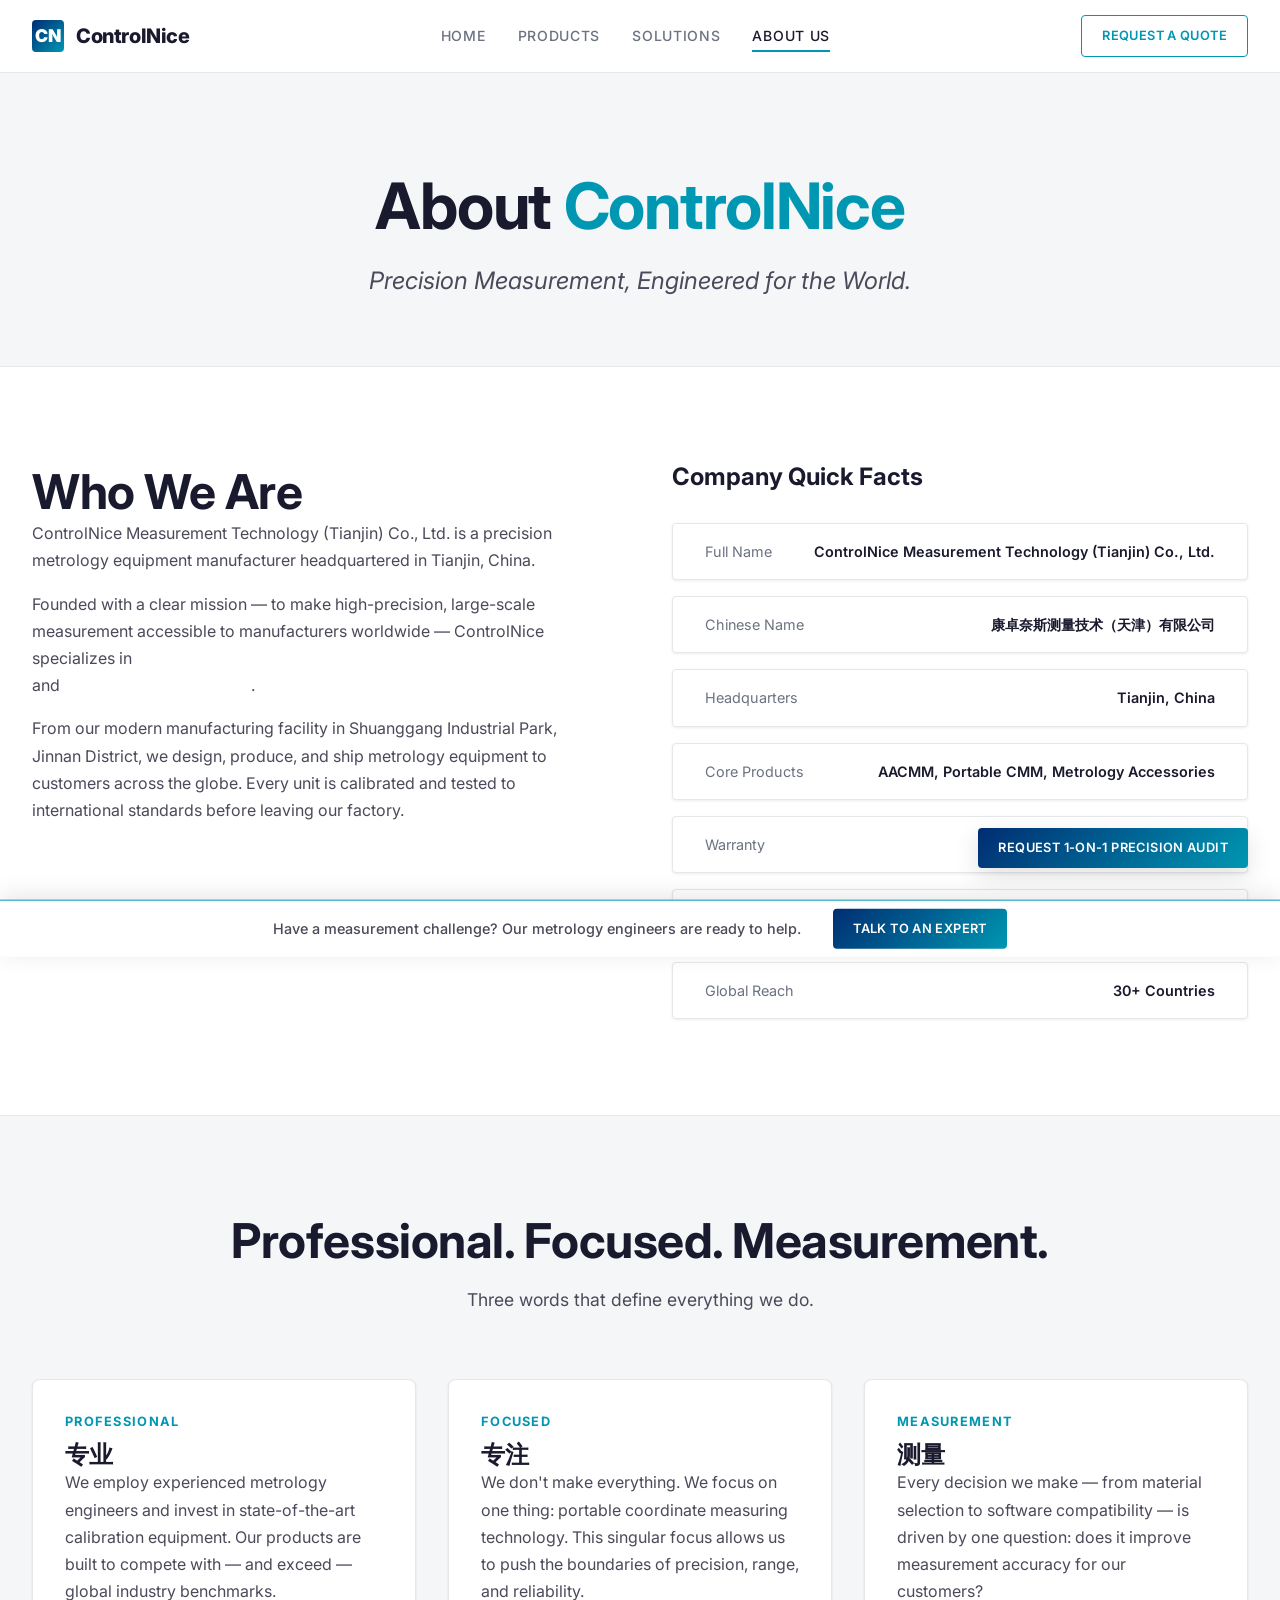
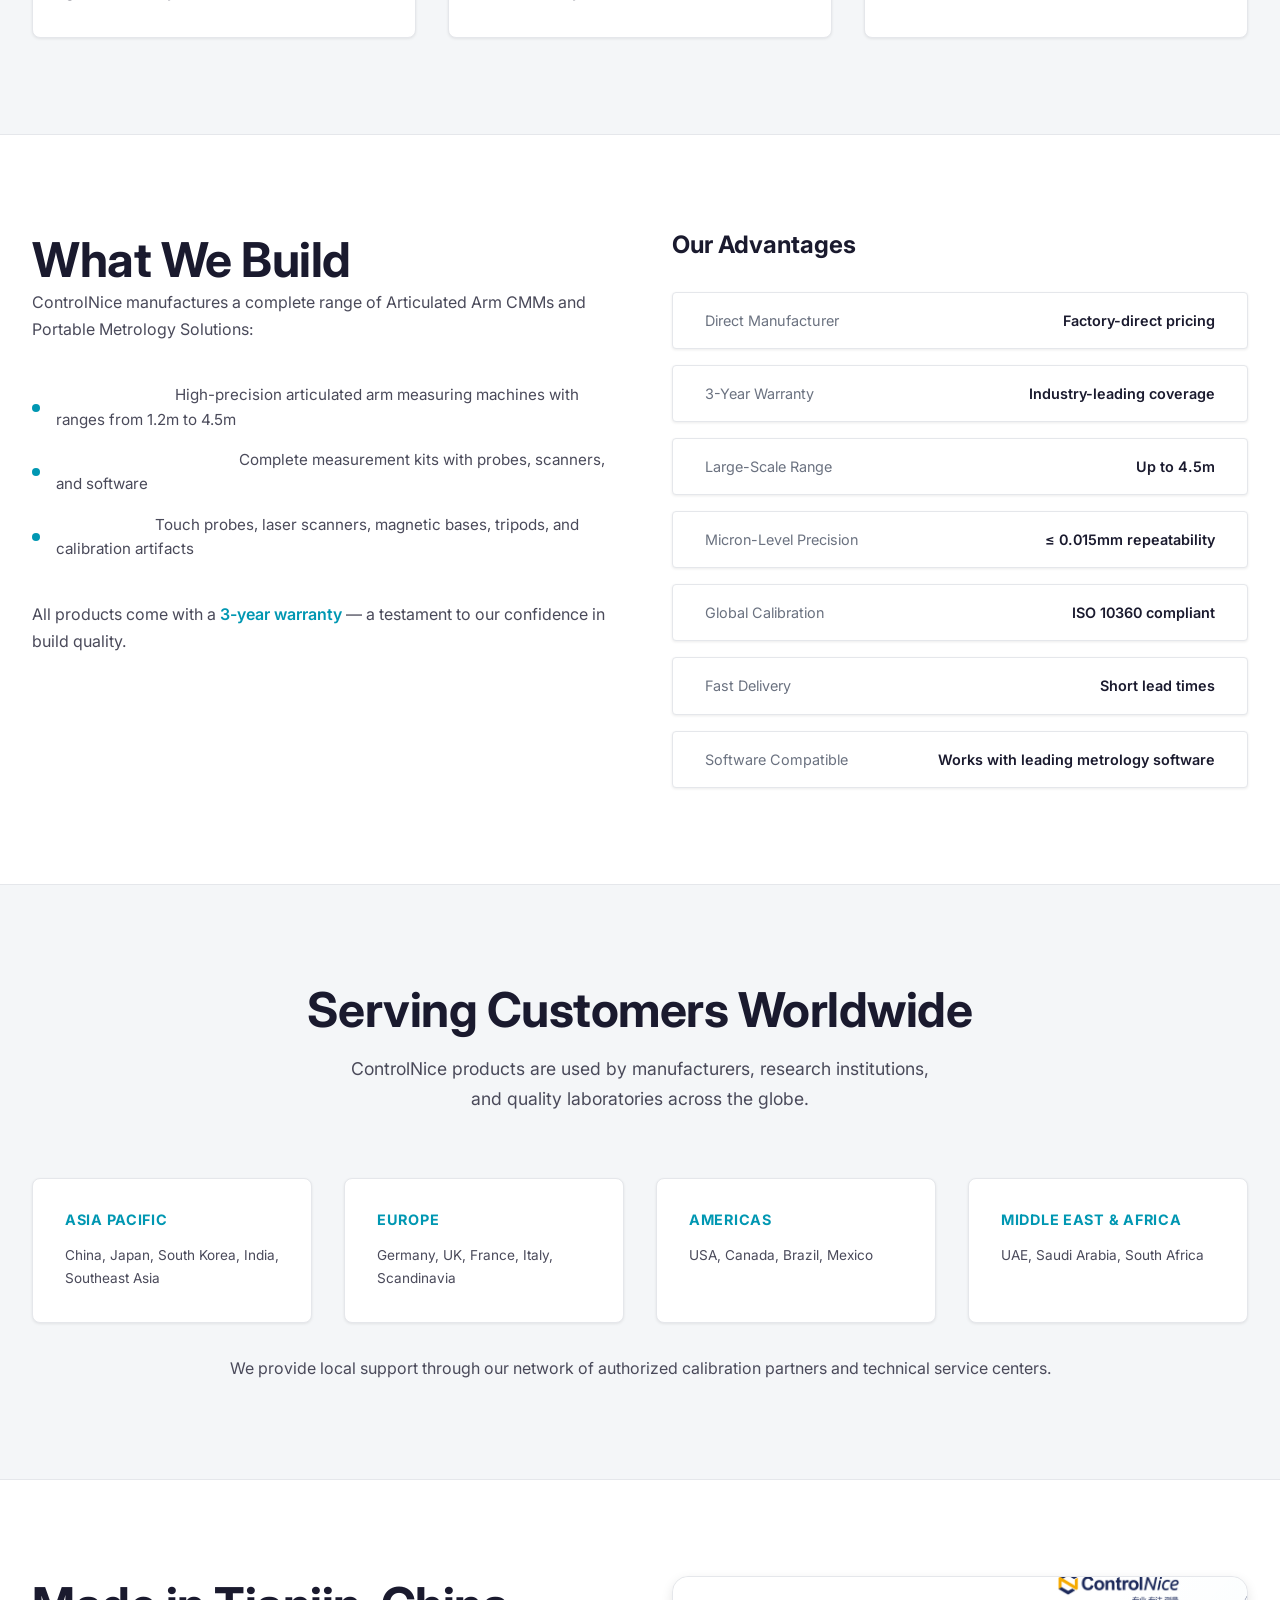
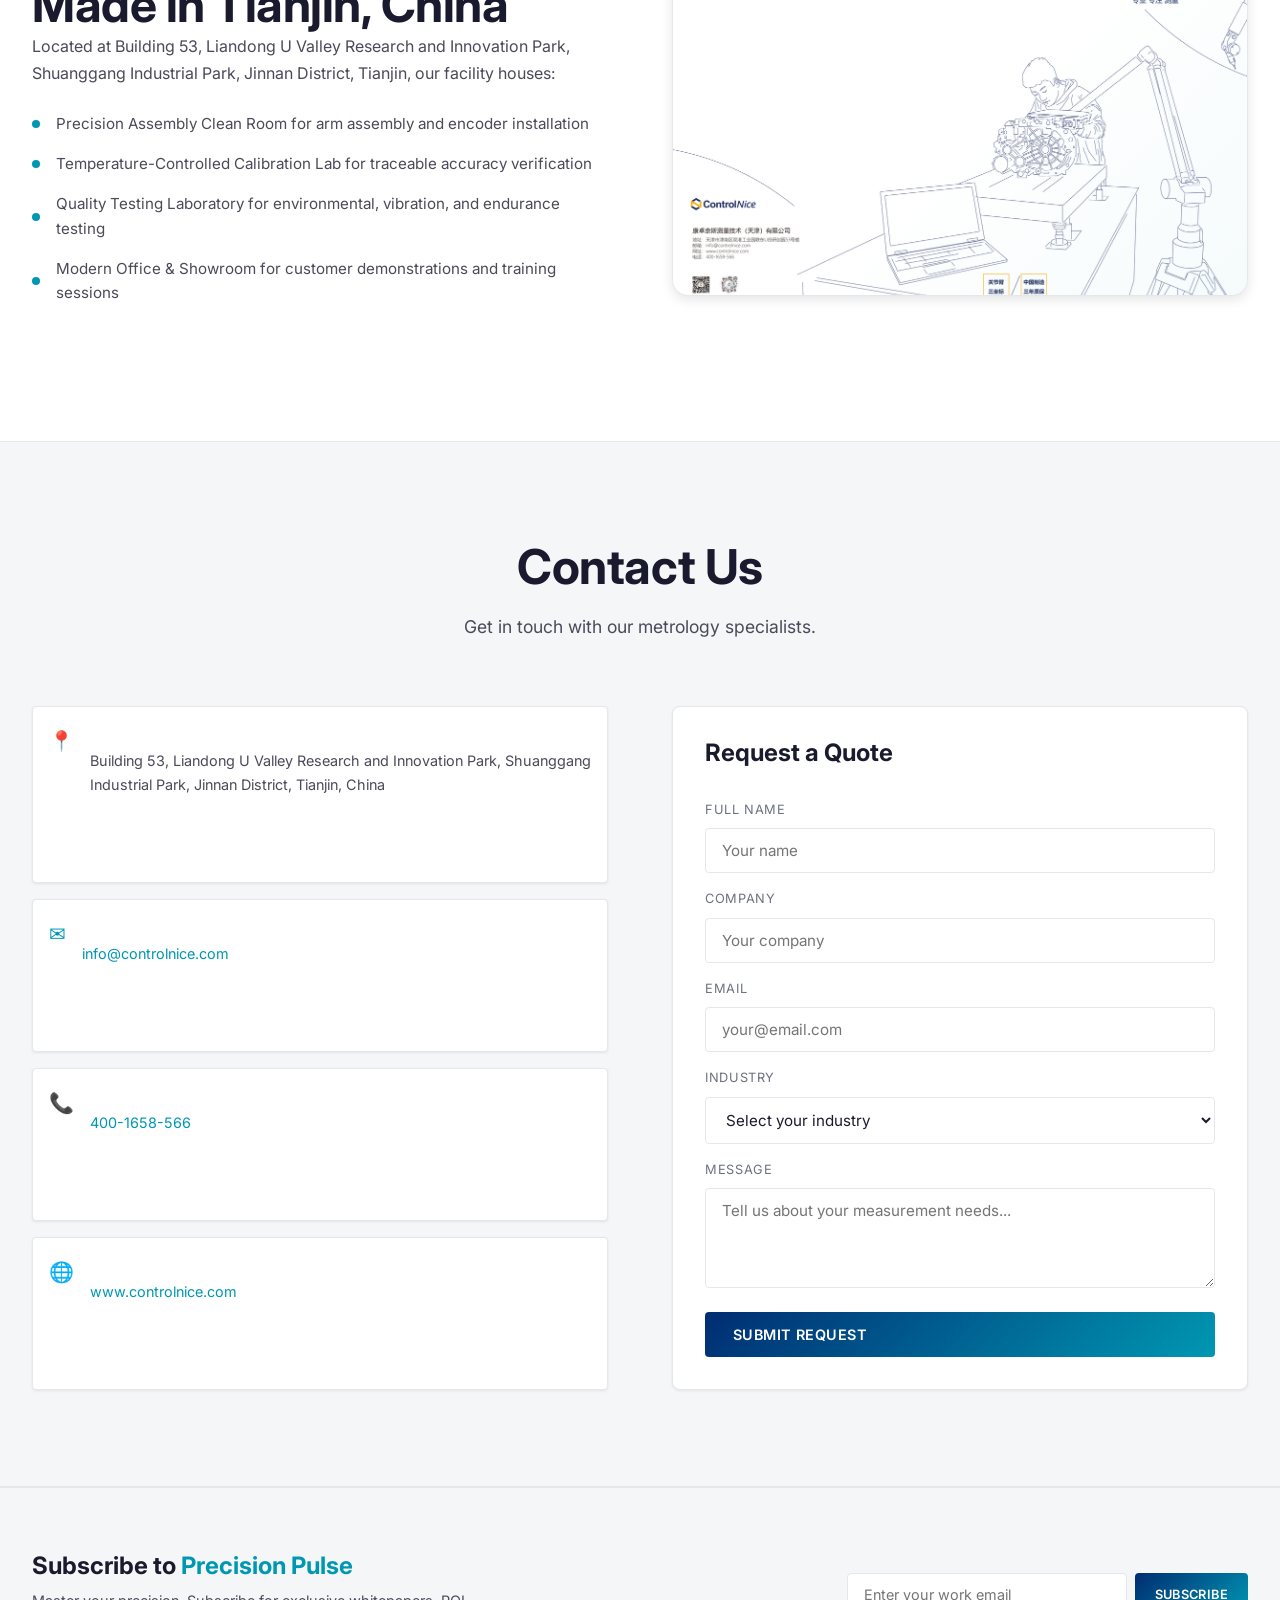
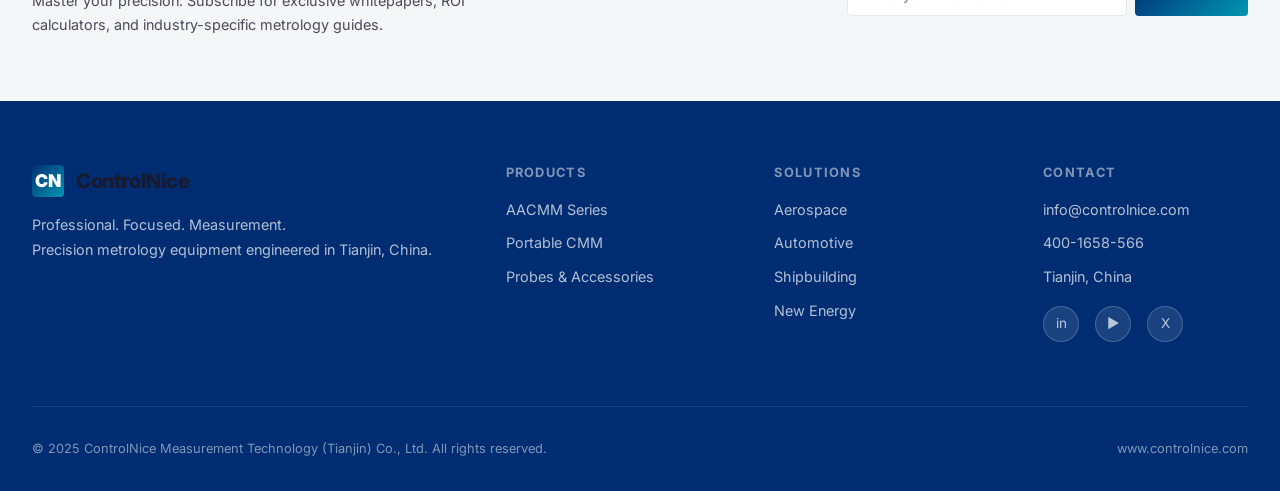
==== about.html @ c19987ec "Add real product images from PDF, update all page visuals" ====
<!DOCTYPE html>
<html lang="en">
<head>
  <meta charset="UTF-8">
  <meta name="viewport" content="width=device-width, initial-scale=1.0">
  <title>About Us | ControlNice — Professional. Focused. Measurement.</title>
  <meta name="description" content="Learn about ControlNice — a leading Chinese manufacturer of Articulated Arm CMMs and Portable Coordinate Measuring Machines. 3-year warranty, direct from manufacturer.">
  <meta name="keywords" content="ControlNice, Tianjin CMM Manufacturer, Portable CMM Factory, Metrology Equipment China">
  <link rel="canonical" href="https://www.controlnice.com/about">
  <link rel="preconnect" href="https://fonts.googleapis.com">
  <link rel="preconnect" href="https://fonts.gstatic.com" crossorigin>
  <link href="https://fonts.googleapis.com/css2?family=Inter:wght@400;500;600;700;800;900&display=swap" rel="stylesheet">
  <link rel="stylesheet" href="css/style.css?v=2">
</head>
<body>
  <!-- Navigation -->
  <nav class="navbar" id="navbar">
    <div class="container container-wide navbar-inner">
      <a href="index.html" class="navbar-brand">
        <div class="brand-icon">CN</div>
        ControlNice
      </a>
      <ul class="navbar-menu">
        <li><a href="index.html">Home</a></li>
        <li><a href="products.html">Products</a></li>
        <li><a href="solutions.html">Solutions</a></li>
        <li><a href="about.html" class="active">About Us</a></li>
      </ul>
      <div class="navbar-cta">
        <a href="#contact" class="btn btn-sm btn-outline-accent">Request a Quote</a>
      </div>
      <button class="navbar-toggle" id="navToggle" aria-label="Toggle menu">
        <span></span><span></span><span></span>
      </button>
    </div>
  </nav>

  <!-- About Hero -->
  <section class="about-hero page-header">
    <div class="container container-wide">
      <h1>About <span class="text-accent">ControlNice</span></h1>
      <p class="tagline">Precision Measurement, Engineered for the World.</p>
    </div>
  </section>

  <!-- Our Story -->
  <section class="about-section">
    <div class="container container-wide">
      <div class="about-grid">
        <div>
          <h2>Who We Are</h2>
          <p style="margin-bottom: var(--spacing-sm);">ControlNice Measurement Technology (Tianjin) Co., Ltd. is a precision metrology equipment manufacturer headquartered in Tianjin, China.</p>
          <p style="margin-bottom: var(--spacing-sm);">Founded with a clear mission &mdash; to make high-precision, large-scale measurement accessible to manufacturers worldwide &mdash; ControlNice specializes in <strong style="color: var(--color-white);">Articulated Arm Coordinate Measuring Machines (AACMM)</strong> and <strong style="color: var(--color-white);">Portable CMM Solutions</strong>.</p>
          <p>From our modern manufacturing facility in Shuanggang Industrial Park, Jinnan District, we design, produce, and ship metrology equipment to customers across the globe. Every unit is calibrated and tested to international standards before leaving our factory.</p>
        </div>
        <div class="about-facts">
          <h3 style="margin-bottom: var(--spacing-sm);">Company Quick Facts</h3>
          <div class="fact-item">
            <span class="fact-label">Full Name</span>
            <span class="fact-value">ControlNice Measurement Technology (Tianjin) Co., Ltd.</span>
          </div>
          <div class="fact-item">
            <span class="fact-label">Chinese Name</span>
            <span class="fact-value">康卓奈斯测量技术（天津）有限公司</span>
          </div>
          <div class="fact-item">
            <span class="fact-label">Headquarters</span>
            <span class="fact-value">Tianjin, China</span>
          </div>
          <div class="fact-item">
            <span class="fact-label">Core Products</span>
            <span class="fact-value">AACMM, Portable CMM, Metrology Accessories</span>
          </div>
          <div class="fact-item">
            <span class="fact-label">Warranty</span>
            <span class="fact-value">3 Years</span>
          </div>
          <div class="fact-item">
            <span class="fact-label">Quality Standard</span>
            <span class="fact-value">ISO 10360 Compliant</span>
          </div>
          <div class="fact-item">
            <span class="fact-label">Global Reach</span>
            <span class="fact-value">30+ Countries</span>
          </div>
        </div>
      </div>
    </div>
  </section>

  <!-- Philosophy -->
  <section class="about-section bg-alt">
    <div class="container container-wide">
      <div class="section-header">
        <h2>Professional. Focused. Measurement.</h2>
        <p>Three words that define everything we do.</p>
      </div>
      <div class="philosophy-cards">
        <div class="philosophy-card">
          <div class="p-keyword">Professional</div>
          <h3>专业</h3>
          <p>We employ experienced metrology engineers and invest in state-of-the-art calibration equipment. Our products are built to compete with &mdash; and exceed &mdash; global industry benchmarks.</p>
        </div>
        <div class="philosophy-card">
          <div class="p-keyword">Focused</div>
          <h3>专注</h3>
          <p>We don't make everything. We focus on one thing: portable coordinate measuring technology. This singular focus allows us to push the boundaries of precision, range, and reliability.</p>
        </div>
        <div class="philosophy-card">
          <div class="p-keyword">Measurement</div>
          <h3>测量</h3>
          <p>Every decision we make &mdash; from material selection to software compatibility &mdash; is driven by one question: does it improve measurement accuracy for our customers?</p>
        </div>
      </div>
    </div>
  </section>

  <!-- Our Products -->
  <section class="about-section">
    <div class="container container-wide">
      <div class="about-grid">
        <div>
          <h2>What We Build</h2>
          <p style="margin-bottom: var(--spacing-md);">ControlNice manufactures a complete range of Articulated Arm CMMs and Portable Metrology Solutions:</p>
          <ul class="feature-list">
            <li><strong style="color: var(--color-white);">AACMM Series:</strong> High-precision articulated arm measuring machines with ranges from 1.2m to 4.5m</li>
            <li><strong style="color: var(--color-white);">Portable CMM Systems:</strong> Complete measurement kits with probes, scanners, and software</li>
            <li><strong style="color: var(--color-white);">Accessories:</strong> Touch probes, laser scanners, magnetic bases, tripods, and calibration artifacts</li>
          </ul>
          <p>All products come with a <span class="text-accent" style="font-weight: 600;">3-year warranty</span> &mdash; a testament to our confidence in build quality.</p>
        </div>
        <div>
          <h3 style="margin-bottom: var(--spacing-md);">Our Advantages</h3>
          <div class="about-facts">
            <div class="fact-item">
              <span class="fact-label">Direct Manufacturer</span>
              <span class="fact-value">Factory-direct pricing</span>
            </div>
            <div class="fact-item">
              <span class="fact-label">3-Year Warranty</span>
              <span class="fact-value">Industry-leading coverage</span>
            </div>
            <div class="fact-item">
              <span class="fact-label">Large-Scale Range</span>
              <span class="fact-value">Up to 4.5m</span>
            </div>
            <div class="fact-item">
              <span class="fact-label">Micron-Level Precision</span>
              <span class="fact-value">&le; 0.015mm repeatability</span>
            </div>
            <div class="fact-item">
              <span class="fact-label">Global Calibration</span>
              <span class="fact-value">ISO 10360 compliant</span>
            </div>
            <div class="fact-item">
              <span class="fact-label">Fast Delivery</span>
              <span class="fact-value">Short lead times</span>
            </div>
            <div class="fact-item">
              <span class="fact-label">Software Compatible</span>
              <span class="fact-value">Works with leading metrology software</span>
            </div>
          </div>
        </div>
      </div>
    </div>
  </section>

  <!-- Global Reach -->
  <section class="about-section bg-alt">
    <div class="container container-wide">
      <div class="section-header">
        <h2>Serving Customers Worldwide</h2>
        <p>ControlNice products are used by manufacturers, research institutions, and quality laboratories across the globe.</p>
      </div>
      <div class="regions-grid">
        <div class="region-card">
          <h4>Asia Pacific</h4>
          <p>China, Japan, South Korea, India, Southeast Asia</p>
        </div>
        <div class="region-card">
          <h4>Europe</h4>
          <p>Germany, UK, France, Italy, Scandinavia</p>
        </div>
        <div class="region-card">
          <h4>Americas</h4>
          <p>USA, Canada, Brazil, Mexico</p>
        </div>
        <div class="region-card">
          <h4>Middle East &amp; Africa</h4>
          <p>UAE, Saudi Arabia, South Africa</p>
        </div>
      </div>
      <p style="text-align: center; margin-top: var(--spacing-md); color: var(--color-gray-400);">We provide local support through our network of authorized calibration partners and technical service centers.</p>
    </div>
  </section>

  <!-- Our Facility -->
  <section class="about-section">
    <div class="container container-wide">
      <div class="about-grid">
        <div>
          <h2>Made in Tianjin, China</h2>
          <p style="margin-bottom: var(--spacing-sm);">Located at Building 53, Liandong U Valley Research and Innovation Park, Shuanggang Industrial Park, Jinnan District, Tianjin, our facility houses:</p>
          <ul class="feature-list">
            <li>Precision Assembly Clean Room for arm assembly and encoder installation</li>
            <li>Temperature-Controlled Calibration Lab for traceable accuracy verification</li>
            <li>Quality Testing Laboratory for environmental, vibration, and endurance testing</li>
            <li>Modern Office &amp; Showroom for customer demonstrations and training sessions</li>
          </ul>
        </div>
        <div class="product-visual" style="height: 320px;">
          <img src="images/products/pcmm-p1.png" alt="ControlNice Manufacturing Facility" style="width:100%;height:100%;object-fit:cover;border-radius:16px;">
        </div>
      </div>
    </div>
  </section>

  <!-- Contact -->
  <section class="about-section bg-alt" id="contact">
    <div class="container container-wide">
      <div class="section-header">
        <h2>Contact Us</h2>
        <p>Get in touch with our metrology specialists.</p>
      </div>
      <div class="contact-grid">
        <div class="contact-info">
          <div class="contact-item">
            <span class="ci-icon">&#x1F4CD;</span>
            <div>
              <strong style="color: var(--color-white);">Address</strong>
              <p style="font-size: 0.9rem;">Building 53, Liandong U Valley Research and Innovation Park, Shuanggang Industrial Park, Jinnan District, Tianjin, China</p>
            </div>
          </div>
          <div class="contact-item">
            <span class="ci-icon">&#x2709;</span>
            <div>
              <strong style="color: var(--color-white);">Email</strong>
              <p style="font-size: 0.9rem;"><a href="mailto:info@controlnice.com" class="text-accent">info@controlnice.com</a></p>
            </div>
          </div>
          <div class="contact-item">
            <span class="ci-icon">&#x1F4DE;</span>
            <div>
              <strong style="color: var(--color-white);">Phone</strong>
              <p style="font-size: 0.9rem;"><a href="tel:400-1658-566" class="text-accent">400-1658-566</a></p>
            </div>
          </div>
          <div class="contact-item">
            <span class="ci-icon">&#x1F310;</span>
            <div>
              <strong style="color: var(--color-white);">Website</strong>
              <p style="font-size: 0.9rem;"><a href="https://www.controlnice.com" class="text-accent">www.controlnice.com</a></p>
            </div>
          </div>
        </div>
        <div class="contact-form">
          <h3>Request a Quote</h3>
          <form id="contactForm">
            <div class="form-group">
              <label for="name">Full Name</label>
              <input type="text" id="name" name="name" placeholder="Your name" required>
            </div>
            <div class="form-group">
              <label for="company">Company</label>
              <input type="text" id="company" name="company" placeholder="Your company">
            </div>
            <div class="form-group">
              <label for="email">Email</label>
              <input type="email" id="email" name="email" placeholder="your@email.com" required>
            </div>
            <div class="form-group">
              <label for="industry">Industry</label>
              <select id="industry" name="industry">
                <option value="">Select your industry</option>
                <option value="aerospace">Aerospace &amp; Defense</option>
                <option value="automotive">Automotive Manufacturing</option>
                <option value="shipbuilding">Shipbuilding &amp; Marine</option>
                <option value="energy">New Energy &amp; Wind Power</option>
                <option value="machinery">Engineering Machinery</option>
                <option value="other">Other</option>
              </select>
            </div>
            <div class="form-group">
              <label for="message">Message</label>
              <textarea id="message" name="message" placeholder="Tell us about your measurement needs..."></textarea>
            </div>
            <button type="submit" class="btn btn-primary" style="width: 100%;">Submit Request</button>
          </form>
        </div>
      </div>
    </div>
  </section>

  <!-- Newsletter -->
  <section class="newsletter-section">
    <div class="container container-wide">
      <div class="newsletter-inner">
        <div class="newsletter-text">
          <h3>Subscribe to <span class="text-accent">Precision Pulse</span></h3>
          <p>Master your precision. Subscribe for exclusive whitepapers, ROI calculators, and industry-specific metrology guides.</p>
        </div>
        <form class="newsletter-form" id="newsletterForm">
          <input type="email" name="email" placeholder="Enter your work email" required>
          <button type="submit" class="btn btn-primary btn-sm">Subscribe</button>
        </form>
      </div>
    </div>
  </section>

  <!-- Footer -->
  <footer class="footer">
    <div class="container container-wide">
      <div class="footer-grid">
        <div class="footer-brand">
          <div class="navbar-brand">
            <div class="brand-icon">CN</div>
            ControlNice
          </div>
          <p>Professional. Focused. Measurement.<br>Precision metrology equipment engineered in Tianjin, China.</p>
        </div>
        <div class="footer-col">
          <h4>Products</h4>
          <ul>
            <li><a href="products.html#aacmm">AACMM Series</a></li>
            <li><a href="products.html#portable">Portable CMM</a></li>
            <li><a href="products.html#accessories">Probes &amp; Accessories</a></li>
          </ul>
        </div>
        <div class="footer-col">
          <h4>Solutions</h4>
          <ul>
            <li><a href="solutions.html#aerospace">Aerospace</a></li>
            <li><a href="solutions.html#automotive">Automotive</a></li>
            <li><a href="solutions.html#shipbuilding">Shipbuilding</a></li>
            <li><a href="solutions.html#energy">New Energy</a></li>
          </ul>
        </div>
        <div class="footer-col">
          <h4>Contact</h4>
          <ul>
            <li><a href="mailto:info@controlnice.com">info@controlnice.com</a></li>
            <li><a href="tel:400-1658-566">400-1658-566</a></li>
            <li><a href="about.html">Tianjin, China</a></li>
          </ul>
          <div class="social-links" style="margin-top: var(--spacing-sm);">
            <a href="#" aria-label="LinkedIn">in</a>
            <a href="#" aria-label="YouTube">&#x25B6;</a>
            <a href="#" aria-label="X">X</a>
          </div>
        </div>
      </div>
      <div class="footer-bottom">
        <span>&copy; 2025 ControlNice Measurement Technology (Tianjin) Co., Ltd. All rights reserved.</span>
        <span>www.controlnice.com</span>
      </div>
    </div>
  </footer>

  <!-- Floating CTA -->
  <div class="floating-cta" id="floatingCta">
    <a href="#contact" class="btn btn-primary btn-sm">Request 1-on-1 Precision Audit</a>
  </div>

  <!-- Sticky RFQ Bar -->
  <div class="sticky-rfq" id="stickyRfq">
    <p>Have a measurement challenge? Our metrology engineers are ready to help.</p>
    <a href="#contact" class="btn btn-primary btn-sm">Talk to an Expert</a>
  </div>

  <script src="js/main.js"></script>
</body>
</html>
---- css/style.css ----
/* ========================================
   ControlNice — Global Styles
   Hexagon-inspired enterprise design system
   Brand: Deep Blue (#002D72), Cyan Blue (#0097B2), White (#FFFFFF), Light Gray (#F4F6F8)
   Deployed: 2026-04-26T05:07:00+08:00
   ======================================== */

:root {
  /* Hexagon-inspired palette */
  --color-primary: #0097B2;
  --color-primary-dark: #007A91;
  --color-primary-light: #00B8D4;
  --color-secondary: #002D72;
  --color-secondary-light: #004099;
  
  /* Backgrounds */
  --color-bg: #FFFFFF;
  --color-bg-alt: #F4F6F8;
  --color-bg-card: #FFFFFF;
  --color-bg-elevated: #E8ECF0;
  
  /* Text */
  --color-text: #1A1A2E;
  --color-text-secondary: #4A4A5A;
  --color-text-muted: #6B7280;
  --color-text-light: #9CA3AF;
  --color-white: #FFFFFF;
  
  /* Accents */
  --color-accent: #0097B2;
  --color-accent-hover: #007A91;
  --color-accent-light: rgba(0, 151, 178, 0.08);
  --color-accent-dim: rgba(0, 151, 178, 0.12);
  --color-gradient: linear-gradient(135deg, #002D72 0%, #0097B2 100%);
  --color-gradient-soft: linear-gradient(135deg, rgba(0,45,114,0.05) 0%, rgba(0,151,178,0.08) 100%);
  
  /* Borders */
  --color-border: #E5E7EB;
  --color-border-light: #F0F0F0;
  
  /* Shadows */
  --shadow-sm: 0 1px 3px rgba(0,0,0,0.08);
  --shadow-md: 0 4px 12px rgba(0,0,0,0.1);
  --shadow-lg: 0 8px 24px rgba(0,0,0,0.12);
  --shadow-xl: 0 16px 40px rgba(0,0,0,0.15);
  
  --font-primary: 'Inter', -apple-system, BlinkMacSystemFont, 'Segoe UI', sans-serif;
  --font-mono: 'JetBrains Mono', 'SF Mono', 'Fira Code', monospace;

  --spacing-xs: 0.5rem;
  --spacing-sm: 1rem;
  --spacing-md: 2rem;
  --spacing-lg: 4rem;
  --spacing-xl: 6rem;
  --spacing-2xl: 8rem;

  --container-max: 1280px;
  --container-wide: 1440px;
  --radius-sm: 4px;
  --radius-md: 8px;
  --radius-lg: 16px;

  --transition-fast: 0.15s ease;
  --transition-base: 0.3s ease;
}

*, *::before, *::after {
  margin: 0;
  padding: 0;
  box-sizing: border-box;
}

html {
  scroll-behavior: smooth;
  font-size: 16px;
}

body {
  font-family: var(--font-primary);
  background: var(--color-bg);
  color: var(--color-text-secondary);
  line-height: 1.6;
  -webkit-font-smoothing: antialiased;
  -moz-osx-font-smoothing: grayscale;
}

/* Container */
.container {
  width: 100%;
  max-width: var(--container-max);
  margin: 0 auto;
  padding: 0 var(--spacing-md);
}

.container-wide {
  max-width: var(--container-wide);
}

/* Typography */
h1, h2, h3, h4, h5, h6 {
  color: var(--color-text);
  font-weight: 700;
  line-height: 1.2;
}

h1 { font-size: clamp(2.5rem, 5vw, 4.5rem); letter-spacing: -0.02em; }
h2 { font-size: clamp(2rem, 4vw, 3rem); letter-spacing: -0.01em; }
h3 { font-size: clamp(1.25rem, 2vw, 1.5rem); }
h4 { font-size: 1.125rem; }

p { color: var(--color-text-secondary); line-height: 1.7; }

a {
  color: inherit;
  text-decoration: none;
  transition: color var(--transition-fast);
}

/* Utility */
.text-accent { color: var(--color-accent); }
.text-muted { color: var(--color-text-muted); }
.text-mono { font-family: var(--font-mono); }
.bg-alt { background: var(--color-bg-alt); }

/* Buttons */
.btn {
  display: inline-flex;
  align-items: center;
  gap: var(--spacing-xs);
  padding: 0.875rem 1.75rem;
  font-size: 0.9rem;
  font-weight: 600;
  letter-spacing: 0.03em;
  text-transform: uppercase;
  border: none;
  border-radius: var(--radius-sm);
  cursor: pointer;
  transition: all var(--transition-base);
  font-family: var(--font-primary);
}

.btn-primary {
  background: var(--color-gradient);
  color: var(--color-white);
}
.btn-primary:hover {
  transform: translateY(-2px);
  box-shadow: var(--shadow-lg);
  opacity: 0.95;
}

.btn-secondary {
  background: transparent;
  color: var(--color-text);
  border: 1px solid var(--color-border);
}
.btn-secondary:hover {
  border-color: var(--color-accent);
  color: var(--color-accent);
}

.btn-outline-accent {
  background: transparent;
  color: var(--color-accent);
  border: 1px solid var(--color-accent);
}
.btn-outline-accent:hover {
  background: var(--color-accent);
  color: var(--color-white);
}

.btn-sm {
  padding: 0.6rem 1.25rem;
  font-size: 0.8rem;
}

/* Navigation */
.navbar {
  position: fixed;
  top: 0;
  left: 0;
  right: 0;
  z-index: 1000;
  background: rgba(255, 255, 255, 0.96);
  backdrop-filter: blur(12px);
  border-bottom: 1px solid var(--color-border);
  transition: all var(--transition-base);
}

.navbar.scrolled {
  background: rgba(255, 255, 255, 0.98);
  box-shadow: var(--shadow-md);
}

.navbar-inner {
  display: flex;
  align-items: center;
  justify-content: space-between;
  height: 72px;
}

.navbar-brand {
  display: flex;
  align-items: center;
  gap: 0.75rem;
  font-size: 1.25rem;
  font-weight: 800;
  color: var(--color-text);
  letter-spacing: -0.02em;
}

.navbar-brand .brand-icon {
  width: 32px;
  height: 32px;
  background: var(--color-gradient);
  border-radius: var(--radius-sm);
  display: flex;
  align-items: center;
  justify-content: center;
  color: var(--color-white);
  font-weight: 900;
  font-size: 1.1rem;
}

.navbar-menu {
  display: flex;
  align-items: center;
  gap: var(--spacing-md);
  list-style: none;
}

.navbar-menu a {
  font-size: 0.875rem;
  font-weight: 500;
  color: var(--color-text-muted);
  text-transform: uppercase;
  letter-spacing: 0.05em;
  padding: 0.5rem 0;
  position: relative;
}

.navbar-menu a::after {
  content: '';
  position: absolute;
  bottom: 0;
  left: 0;
  width: 0;
  height: 2px;
  background: var(--color-accent);
  transition: width var(--transition-base);
}

.navbar-menu a:hover,
.navbar-menu a.active {
  color: var(--color-text);
}

.navbar-menu a:hover::after,
.navbar-menu a.active::after {
  width: 100%;
}

.navbar-cta {
  display: flex;
  align-items: center;
  gap: var(--spacing-sm);
}

/* Mobile Menu */
.navbar-toggle {
  display: none;
  flex-direction: column;
  gap: 5px;
  background: none;
  border: none;
  cursor: pointer;
  padding: 4px;
}

.navbar-toggle span {
  display: block;
  width: 24px;
  height: 2px;
  background: var(--color-text);
  transition: all var(--transition-base);
}

/* Hero Section */
.hero {
  min-height: 100vh;
  display: flex;
  align-items: center;
  position: relative;
  overflow: hidden;
  padding-top: 72px;
  background: linear-gradient(135deg, #F8FAFC 0%, #FFFFFF 50%, #F0F9FF 100%);
}

.hero::before {
  content: '';
  position: absolute;
  top: 0;
  right: 0;
  width: 60%;
  height: 100%;
  background: linear-gradient(135deg, rgba(0,45,114,0.03) 0%, rgba(0,151,178,0.06) 100%);
  clip-path: polygon(20% 0, 100% 0, 100% 100%, 0% 100%);
}

.hero-content {
  position: relative;
  z-index: 2;
  max-width: 720px;
}

.hero h1 {
  margin-bottom: var(--spacing-md);
  color: var(--color-text);
}

.hero h1 .accent {
  color: var(--color-accent);
  background: var(--color-gradient);
  -webkit-background-clip: text;
  -webkit-text-fill-color: transparent;
  background-clip: text;
}

.hero-subtitle {
  font-size: clamp(1.1rem, 2vw, 1.35rem);
  color: var(--color-text-secondary);
  margin-bottom: var(--spacing-lg);
  max-width: 600px;
}

.hero-ctas {
  display: flex;
  gap: var(--spacing-sm);
  flex-wrap: wrap;
}

.hero-visual {
  position: absolute;
  right: 0;
  top: 50%;
  transform: translateY(-50%);
  width: 45%;
  height: 70vh;
  display: flex;
  align-items: center;
  justify-content: center;
}

.hero-visual-placeholder {
  width: 100%;
  height: 100%;
  background: var(--color-bg-card);
  border: 1px solid var(--color-border);
  border-radius: var(--radius-lg);
  box-shadow: var(--shadow-xl);
  display: flex;
  align-items: center;
  justify-content: center;
  color: var(--color-text-muted);
  font-size: 0.875rem;
  position: relative;
  overflow: hidden;
}

.hero-visual-placeholder::before {
  content: '';
  position: absolute;
  inset: 0;
  background: linear-gradient(135deg, rgba(0,45,114,0.02) 0%, rgba(0,151,178,0.05) 100%);
}

/* Stats Bar */
.stats-bar {
  background: var(--color-bg);
  border-top: 1px solid var(--color-border);
  border-bottom: 1px solid var(--color-border);
  padding: var(--spacing-md) 0;
}

.stats-grid {
  display: grid;
  grid-template-columns: repeat(4, 1fr);
  gap: var(--spacing-md);
  text-align: center;
}

.stat-item {
  padding: var(--spacing-sm) 0;
}

.stat-value {
  font-size: 2.5rem;
  font-weight: 800;
  color: var(--color-accent);
  line-height: 1;
  margin-bottom: var(--spacing-xs);
}

.stat-label {
  font-size: 0.8rem;
  color: var(--color-text-muted);
  text-transform: uppercase;
  letter-spacing: 0.1em;
}

/* Value Propositions */
.value-section {
  padding: var(--spacing-2xl) 0;
}

.value-grid {
  display: grid;
  grid-template-columns: repeat(3, 1fr);
  gap: var(--spacing-md);
}

.value-card {
  background: var(--color-bg-card);
  border: 1px solid var(--color-border);
  border-radius: var(--radius-md);
  padding: var(--spacing-md);
  transition: all var(--transition-base);
  box-shadow: var(--shadow-sm);
}

.value-card:hover {
  border-color: var(--color-accent);
  transform: translateY(-4px);
  box-shadow: var(--shadow-lg);
}

.value-card .card-icon {
  width: 48px;
  height: 48px;
  background: var(--color-accent-light);
  border-radius: var(--radius-sm);
  display: flex;
  align-items: center;
  justify-content: center;
  margin-bottom: var(--spacing-sm);
  color: var(--color-accent);
  font-size: 1.5rem;
}

.value-card h3 {
  margin-bottom: var(--spacing-sm);
}

/* Industries Section */
.industries-section {
  padding: var(--spacing-xl) 0;
  background: var(--color-bg-alt);
}

.section-header {
  text-align: center;
  margin-bottom: var(--spacing-lg);
}

.section-header h2 {
  margin-bottom: var(--spacing-sm);
}

.section-header p {
  max-width: 600px;
  margin: 0 auto;
  font-size: 1.1rem;
}

.industries-grid {
  display: grid;
  grid-template-columns: repeat(5, 1fr);
  gap: var(--spacing-sm);
}

.industry-card {
  background: var(--color-bg-card);
  border: 1px solid var(--color-border);
  border-radius: var(--radius-md);
  padding: var(--spacing-md);
  text-align: center;
  transition: all var(--transition-base);
  cursor: pointer;
  box-shadow: var(--shadow-sm);
}

.industry-card:hover {
  border-color: var(--color-accent);
  box-shadow: var(--shadow-md);
}

.industry-card .ind-icon {
  width: 56px;
  height: 56px;
  background: var(--color-bg-alt);
  border-radius: 50%;
  display: flex;
  align-items: center;
  justify-content: center;
  margin: 0 auto var(--spacing-sm);
  font-size: 1.5rem;
}

/* CTA Strip */
.cta-strip {
  padding: var(--spacing-xl) 0;
  text-align: center;
  background: var(--color-gradient);
}

.cta-strip h2 {
  margin-bottom: var(--spacing-md);
  color: var(--color-white);
}

.cta-strip p {
  color: rgba(255,255,255,0.85);
  margin-bottom: var(--spacing-md);
}

.cta-strip .btn-primary {
  background: var(--color-white);
  color: var(--color-secondary);
}
.cta-strip .btn-primary:hover {
  box-shadow: var(--shadow-xl);
}

.cta-strip .cta-actions {
  display: flex;
  gap: var(--spacing-sm);
  justify-content: center;
  flex-wrap: wrap;
}

/* Products Page */
.page-header {
  padding: calc(72px + var(--spacing-xl)) 0 var(--spacing-lg);
  text-align: center;
  background: var(--color-bg-alt);
  border-bottom: 1px solid var(--color-border);
}

.page-header h1 {
  margin-bottom: var(--spacing-sm);
}

.page-header p {
  max-width: 700px;
  margin: 0 auto;
  font-size: 1.15rem;
}

.product-block {
  padding: var(--spacing-xl) 0;
  border-bottom: 1px solid var(--color-border);
}

.product-block:last-child {
  border-bottom: none;
}

.product-block:nth-child(even) {
  background: var(--color-bg-alt);
}

.product-layout {
  display: grid;
  grid-template-columns: 1fr 1fr;
  gap: var(--spacing-lg);
  align-items: center;
}

.product-layout.reverse .product-visual {
  order: 1;
}

.product-visual {
  background: var(--color-bg-card);
  border: 1px solid var(--color-border);
  border-radius: var(--radius-lg);
  height: 400px;
  display: flex;
  align-items: center;
  justify-content: center;
  color: var(--color-text-muted);
  position: relative;
  overflow: hidden;
  box-shadow: var(--shadow-md);
}

.product-visual::after {
  content: '';
  position: absolute;
  inset: 0;
  background: linear-gradient(135deg, transparent 50%, var(--color-accent-light) 100%);
  opacity: 0.5;
}

.product-info h2 {
  margin-bottom: var(--spacing-sm);
}

.product-info > p {
  margin-bottom: var(--spacing-md);
  font-size: 1.05rem;
}

.feature-list {
  list-style: none;
  margin-bottom: var(--spacing-md);
}

.feature-list li {
  padding: var(--spacing-xs) 0;
  padding-left: 1.5rem;
  position: relative;
  color: var(--color-text-secondary);
  font-size: 0.95rem;
}

.feature-list li::before {
  content: '';
  position: absolute;
  left: 0;
  top: 50%;
  transform: translateY(-50%);
  width: 8px;
  height: 8px;
  background: var(--color-accent);
  border-radius: 50%;
}

.product-ctas {
  display: flex;
  gap: var(--spacing-sm);
  flex-wrap: wrap;
}

/* Comparison Table */
.comparison-section {
  padding: var(--spacing-xl) 0;
  background: var(--color-bg-alt);
}

.comparison-table {
  width: 100%;
  border-collapse: collapse;
  background: var(--color-bg-card);
  border: 1px solid var(--color-border);
  border-radius: var(--radius-md);
  overflow: hidden;
  box-shadow: var(--shadow-sm);
}

.comparison-table th,
.comparison-table td {
  padding: 1rem 1.5rem;
  text-align: left;
  border-bottom: 1px solid var(--color-border);
}

.comparison-table th {
  background: var(--color-secondary);
  color: var(--color-white);
  font-weight: 600;
  font-size: 0.85rem;
  text-transform: uppercase;
  letter-spacing: 0.05em;
}

.comparison-table td {
  color: var(--color-text-secondary);
}

.comparison-table tr:hover td {
  background: var(--color-accent-light);
}

/* Solutions Page */
.solution-block {
  padding: var(--spacing-xl) 0;
  border-bottom: 1px solid var(--color-border);
}

.solution-block:last-child {
  border-bottom: none;
}

.solution-header {
  display: flex;
  align-items: center;
  gap: var(--spacing-sm);
  margin-bottom: var(--spacing-md);
}

.solution-header .sol-icon {
  width: 64px;
  height: 64px;
  background: var(--color-accent-light);
  border-radius: var(--radius-md);
  display: flex;
  align-items: center;
  justify-content: center;
  font-size: 1.75rem;
  flex-shrink: 0;
}

.challenge-box {
  background: #FFF5F5;
  border-left: 3px solid #DC2626;
  padding: var(--spacing-md);
  margin-bottom: var(--spacing-md);
  border-radius: 0 var(--radius-sm) var(--radius-sm) 0;
}

.challenge-box h4 {
  color: #DC2626;
  margin-bottom: var(--spacing-xs);
  text-transform: uppercase;
  font-size: 0.8rem;
  letter-spacing: 0.08em;
}

.solution-box {
  background: #F0FDF4;
  border-left: 3px solid #16A34A;
  padding: var(--spacing-md);
  margin-bottom: var(--spacing-md);
  border-radius: 0 var(--radius-sm) var(--radius-sm) 0;
}

.solution-box h4 {
  color: #16A34A;
  margin-bottom: var(--spacing-xs);
  text-transform: uppercase;
  font-size: 0.8rem;
  letter-spacing: 0.08em;
}

.applications-list {
  display: grid;
  grid-template-columns: repeat(2, 1fr);
  gap: var(--spacing-xs);
  margin-top: var(--spacing-sm);
}

.applications-list .app-item {
  display: flex;
  align-items: center;
  gap: 0.5rem;
  color: var(--color-text-secondary);
  font-size: 0.9rem;
}

.applications-list .app-item::before {
  content: '▸';
  color: var(--color-accent);
}

/* About Page */
.about-hero {
  padding: calc(72px + var(--spacing-xl)) 0 var(--spacing-lg);
  text-align: center;
  background: var(--color-bg-alt);
}

.about-hero .tagline {
  font-size: 1.5rem;
  color: var(--color-text-secondary);
  font-style: italic;
}

.about-section {
  padding: var(--spacing-xl) 0;
  border-bottom: 1px solid var(--color-border);
}

.about-section:last-child {
  border-bottom: none;
}

.about-grid {
  display: grid;
  grid-template-columns: 1fr 1fr;
  gap: var(--spacing-lg);
  align-items: start;
}

.about-facts {
  display: grid;
  gap: var(--spacing-sm);
}

.fact-item {
  display: flex;
  justify-content: space-between;
  padding: var(--spacing-sm) var(--spacing-md);
  background: var(--color-bg-card);
  border-radius: var(--radius-sm);
  border: 1px solid var(--color-border);
  box-shadow: var(--shadow-sm);
}

.fact-label {
  color: var(--color-text-muted);
  font-size: 0.9rem;
}

.fact-value {
  color: var(--color-text);
  font-weight: 600;
  font-size: 0.9rem;
}

.philosophy-cards {
  display: grid;
  grid-template-columns: repeat(3, 1fr);
  gap: var(--spacing-md);
}

.philosophy-card {
  background: var(--color-bg-card);
  border: 1px solid var(--color-border);
  border-radius: var(--radius-md);
  padding: var(--spacing-md);
  box-shadow: var(--shadow-sm);
}

.philosophy-card .p-keyword {
  color: var(--color-accent);
  font-size: 0.8rem;
  font-weight: 700;
  text-transform: uppercase;
  letter-spacing: 0.1em;
  margin-bottom: var(--spacing-xs);
}

.regions-grid {
  display: grid;
  grid-template-columns: repeat(4, 1fr);
  gap: var(--spacing-md);
}

.region-card {
  background: var(--color-bg-card);
  border: 1px solid var(--color-border);
  border-radius: var(--radius-md);
  padding: var(--spacing-md);
  box-shadow: var(--shadow-sm);
}

.region-card h4 {
  color: var(--color-accent);
  margin-bottom: var(--spacing-sm);
  font-size: 0.9rem;
  text-transform: uppercase;
  letter-spacing: 0.05em;
}

.region-card p {
  font-size: 0.85rem;
}

.contact-grid {
  display: grid;
  grid-template-columns: 1fr 1fr;
  gap: var(--spacing-lg);
}

.contact-info {
  display: grid;
  gap: var(--spacing-sm);
}

.contact-item {
  display: flex;
  align-items: flex-start;
  gap: var(--spacing-sm);
  padding: var(--spacing-sm);
  background: var(--color-bg-card);
  border-radius: var(--radius-sm);
  border: 1px solid var(--color-border);
  box-shadow: var(--shadow-sm);
}

.contact-item .ci-icon {
  color: var(--color-accent);
  font-size: 1.25rem;
  flex-shrink: 0;
  margin-top: 2px;
}

.contact-form {
  background: var(--color-bg-card);
  border: 1px solid var(--color-border);
  border-radius: var(--radius-md);
  padding: var(--spacing-md);
  box-shadow: var(--shadow-sm);
}

.contact-form h3 {
  margin-bottom: var(--spacing-md);
}

.form-group {
  margin-bottom: var(--spacing-sm);
}

.form-group label {
  display: block;
  font-size: 0.8rem;
  color: var(--color-text-muted);
  text-transform: uppercase;
  letter-spacing: 0.05em;
  margin-bottom: var(--spacing-xs);
}

.form-group input,
.form-group select,
.form-group textarea {
  width: 100%;
  padding: 0.75rem 1rem;
  background: var(--color-bg);
  border: 1px solid var(--color-border);
  border-radius: var(--radius-sm);
  color: var(--color-text);
  font-family: var(--font-primary);
  font-size: 0.95rem;
  transition: border-color var(--transition-fast);
}

.form-group input:focus,
.form-group select:focus,
.form-group textarea:focus {
  outline: none;
  border-color: var(--color-accent);
  box-shadow: 0 0 0 3px var(--color-accent-dim);
}

.form-group textarea {
  min-height: 100px;
  resize: vertical;
}

/* Footer */
.footer {
  background: var(--color-secondary);
  padding: var(--spacing-lg) 0 var(--spacing-md);
}

.footer-grid {
  display: grid;
  grid-template-columns: 2fr 1fr 1fr 1fr;
  gap: var(--spacing-lg);
  margin-bottom: var(--spacing-lg);
}

.footer-brand p {
  margin-top: var(--spacing-sm);
  font-size: 0.9rem;
  color: rgba(255,255,255,0.7);
}

.footer-col h4 {
  font-size: 0.8rem;
  text-transform: uppercase;
  letter-spacing: 0.1em;
  color: rgba(255,255,255,0.5);
  margin-bottom: var(--spacing-sm);
}

.footer-col ul {
  list-style: none;
}

.footer-col ul li {
  margin-bottom: var(--spacing-xs);
}

.footer-col ul li a {
  color: rgba(255,255,255,0.7);
  font-size: 0.9rem;
  transition: color var(--transition-fast);
}

.footer-col ul li a:hover {
  color: var(--color-white);
}

.footer-bottom {
  display: flex;
  justify-content: space-between;
  align-items: center;
  padding-top: var(--spacing-md);
  border-top: 1px solid rgba(255,255,255,0.1);
  font-size: 0.8rem;
  color: rgba(255,255,255,0.5);
}

.social-links {
  display: flex;
  gap: var(--spacing-sm);
}

.social-links a {
  width: 36px;
  height: 36px;
  background: rgba(255,255,255,0.1);
  border: 1px solid rgba(255,255,255,0.2);
  border-radius: 50%;
  display: flex;
  align-items: center;
  justify-content: center;
  font-size: 0.85rem;
  color: rgba(255,255,255,0.7);
  transition: all var(--transition-fast);
}

.social-links a:hover {
  background: var(--color-accent);
  border-color: var(--color-accent);
  color: var(--color-white);
}

/* ========================================
   Conversion & Lead Gen Components
   ======================================== */

/* Sticky RFQ Bar */
.sticky-rfq {
  position: fixed;
  bottom: 0;
  left: 0;
  right: 0;
  z-index: 998;
  background: var(--color-white);
  border-top: 1px solid var(--color-accent);
  padding: var(--spacing-xs) var(--spacing-md);
  display: flex;
  align-items: center;
  justify-content: center;
  gap: var(--spacing-md);
  transform: translateY(100%);
  transition: transform var(--transition-base);
  box-shadow: 0 -4px 24px rgba(0,0,0,0.1);
}

.sticky-rfq.visible {
  transform: translateY(0);
}

.sticky-rfq p {
  color: var(--color-text-secondary);
  font-size: 0.9rem;
  font-weight: 500;
}

.sticky-rfq .btn {
  white-space: nowrap;
}

/* Comparison Toggle */
.comparison-toggle-wrapper {
  background: var(--color-bg-card);
  border: 1px solid var(--color-border);
  border-radius: var(--radius-md);
  padding: var(--spacing-md);
  margin-top: var(--spacing-md);
  box-shadow: var(--shadow-sm);
}

.comparison-toggle-header {
  display: flex;
  align-items: center;
  justify-content: space-between;
  margin-bottom: var(--spacing-md);
  flex-wrap: wrap;
  gap: var(--spacing-sm);
}

.comparison-toggle-header h3 {
  font-size: 1rem;
  text-transform: uppercase;
  letter-spacing: 0.05em;
}

.toggle-switch {
  display: flex;
  align-items: center;
  gap: var(--spacing-xs);
  background: var(--color-bg-alt);
  border-radius: 999px;
  padding: 4px;
  border: 1px solid var(--color-border);
}

.toggle-btn {
  padding: 0.4rem 1rem;
  border-radius: 999px;
  border: none;
  background: transparent;
  color: var(--color-text-muted);
  font-size: 0.8rem;
  font-weight: 600;
  cursor: pointer;
  transition: all var(--transition-fast);
  font-family: var(--font-primary);
}

.toggle-btn.active {
  background: var(--color-accent);
  color: var(--color-white);
}

.comparison-table.comp-table {
  margin-top: var(--spacing-sm);
}

.comparison-table.comp-table td.competitor-data {
  opacity: 0.4;
  transition: opacity var(--transition-base);
}

.comparison-table.comp-table.show-competitor td.competitor-data {
  opacity: 1;
}

.comparison-table.comp-table td.our-data {
  color: var(--color-accent);
  font-weight: 600;
}

/* Challenger's Advantage Section */
.challenger-section {
  padding: var(--spacing-xl) 0;
  background: var(--color-bg-alt);
  border-top: 1px solid var(--color-border);
  border-bottom: 1px solid var(--color-border);
}

.challenger-header {
  text-align: center;
  margin-bottom: var(--spacing-lg);
}

.challenger-header .badge {
  display: inline-block;
  background: var(--color-accent-light);
  color: var(--color-accent);
  font-size: 0.75rem;
  font-weight: 700;
  text-transform: uppercase;
  letter-spacing: 0.1em;
  padding: 0.4rem 1rem;
  border-radius: 999px;
  margin-bottom: var(--spacing-sm);
}

.challenger-grid {
  display: grid;
  grid-template-columns: repeat(3, 1fr);
  gap: var(--spacing-md);
}

.challenger-card {
  background: var(--color-bg-card);
  border: 1px solid var(--color-border);
  border-radius: var(--radius-md);
  padding: var(--spacing-md);
  position: relative;
  overflow: hidden;
  box-shadow: var(--shadow-sm);
}

.challenger-card::before {
  content: '';
  position: absolute;
  top: 0;
  left: 0;
  right: 0;
  height: 3px;
  background: var(--color-gradient);
}

.challenger-card .advantage-label {
  font-size: 0.75rem;
  color: var(--color-text-muted);
  text-transform: uppercase;
  letter-spacing: 0.1em;
  margin-bottom: var(--spacing-xs);
}

.challenger-card .advantage-metric {
  font-size: 2rem;
  font-weight: 800;
  color: var(--color-accent);
  line-height: 1.1;
  margin-bottom: var(--spacing-xs);
}

.challenger-card .advantage-desc {
  font-size: 0.9rem;
  color: var(--color-text-secondary);
  line-height: 1.6;
}

.challenger-card .vs-line {
  margin-top: var(--spacing-sm);
  padding-top: var(--spacing-sm);
  border-top: 1px dashed var(--color-border);
  font-size: 0.8rem;
  color: var(--color-text-muted);
}

.challenger-card .vs-line strong {
  color: #DC2626;
  font-weight: 600;
}

/* Newsletter Section */
.newsletter-section {
  padding: var(--spacing-lg) 0;
  background: var(--color-bg-alt);
  border-top: 1px solid var(--color-border);
}

.newsletter-inner {
  display: flex;
  align-items: center;
  justify-content: space-between;
  gap: var(--spacing-lg);
  flex-wrap: wrap;
}

.newsletter-text h3 {
  margin-bottom: var(--spacing-xs);
}

.newsletter-text p {
  font-size: 0.9rem;
  max-width: 500px;
}

.newsletter-form {
  display: flex;
  gap: var(--spacing-xs);
  flex-wrap: wrap;
}

.newsletter-form input {
  padding: 0.75rem 1rem;
  background: var(--color-bg);
  border: 1px solid var(--color-border);
  border-radius: var(--radius-sm);
  color: var(--color-text);
  font-family: var(--font-primary);
  font-size: 0.9rem;
  min-width: 280px;
}

.newsletter-form input:focus {
  outline: none;
  border-color: var(--color-accent);
  box-shadow: 0 0 0 3px var(--color-accent-dim);
}

/* Floating CTA */
.floating-cta {
  position: fixed;
  bottom: var(--spacing-md);
  right: var(--spacing-md);
  z-index: 999;
}

.floating-cta .btn {
  box-shadow: var(--shadow-lg);
}

/* Responsive */
@media (max-width: 1024px) {
  .hero-visual { display: none; }
  .hero-content { max-width: 100%; }
  .stats-grid { grid-template-columns: repeat(2, 1fr); }
  .value-grid { grid-template-columns: 1fr; }
  .industries-grid { grid-template-columns: repeat(3, 1fr); }
  .product-layout { grid-template-columns: 1fr; }
  .product-layout.reverse .product-visual { order: 0; }
  .about-grid { grid-template-columns: 1fr; }
  .contact-grid { grid-template-columns: 1fr; }
  .footer-grid { grid-template-columns: 1fr 1fr; }
  .philosophy-cards { grid-template-columns: 1fr; }
  .regions-grid { grid-template-columns: repeat(2, 1fr); }
  .challenger-grid { grid-template-columns: repeat(2, 1fr); }
  .newsletter-inner { flex-direction: column; text-align: center; }
}

@media (max-width: 768px) {
  .navbar-menu { display: none; }
  .navbar-cta { display: none; }
  .navbar-toggle { display: flex; }

  .navbar-menu.active {
    display: flex;
    flex-direction: column;
    position: absolute;
    top: 72px;
    left: 0;
    right: 0;
    background: var(--color-bg);
    border-bottom: 1px solid var(--color-border);
    padding: var(--spacing-md);
  }

  .stats-grid { grid-template-columns: repeat(2, 1fr); }
  .industries-grid { grid-template-columns: repeat(2, 1fr); }
  .applications-list { grid-template-columns: 1fr; }
  .regions-grid { grid-template-columns: 1fr; }
  .footer-grid { grid-template-columns: 1fr; }
  .challenger-grid { grid-template-columns: 1fr; }
  .comparison-toggle-header { flex-direction: column; align-items: flex-start; }
  .newsletter-form input { min-width: 100%; }
  .sticky-rfq { flex-direction: column; gap: var(--spacing-xs); padding: var(--spacing-xs) var(--spacing-sm); }
  .floating-cta { bottom: 80px; }
}

/* Page transition animations */
.fade-in {
  opacity: 0;
  transform: translateY(20px);
  transition: opacity 0.6s ease, transform 0.6s ease;
}

.fade-in.visible {
  opacity: 1;
  transform: translateY(0);
}
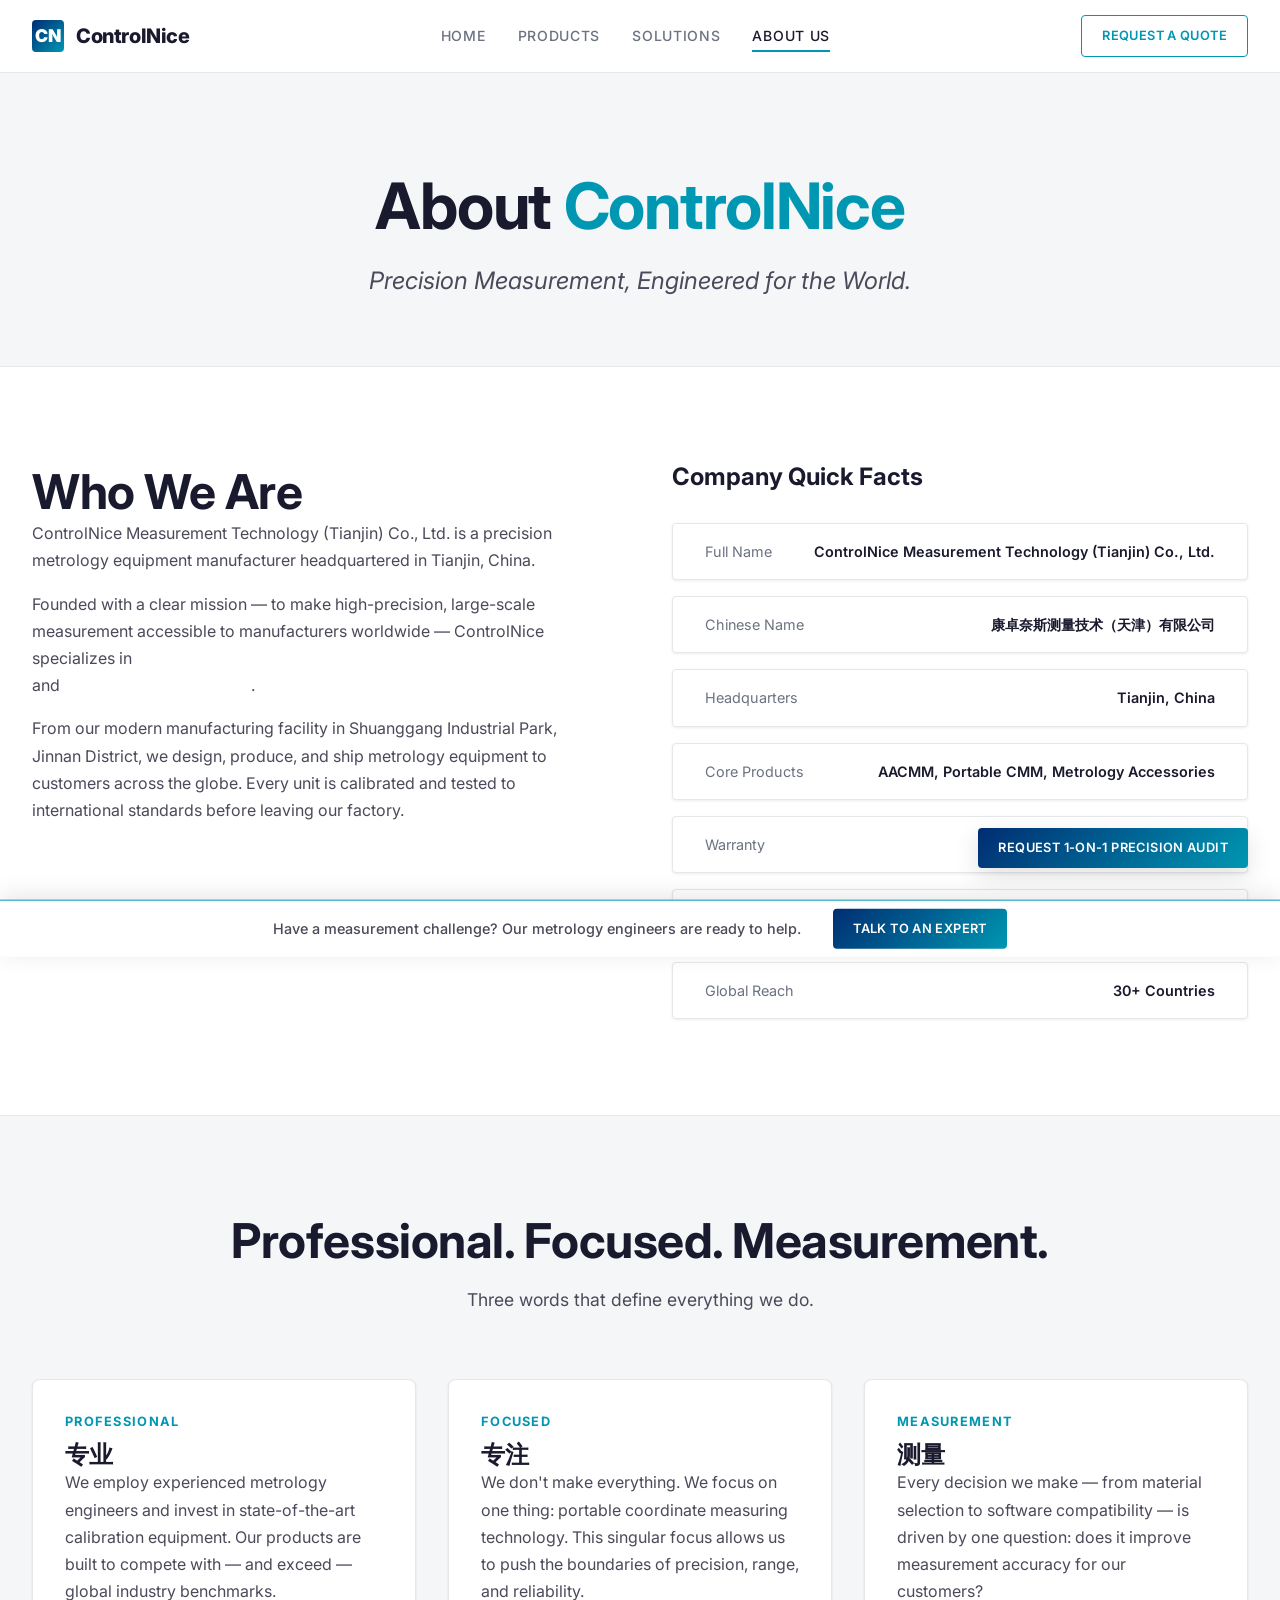
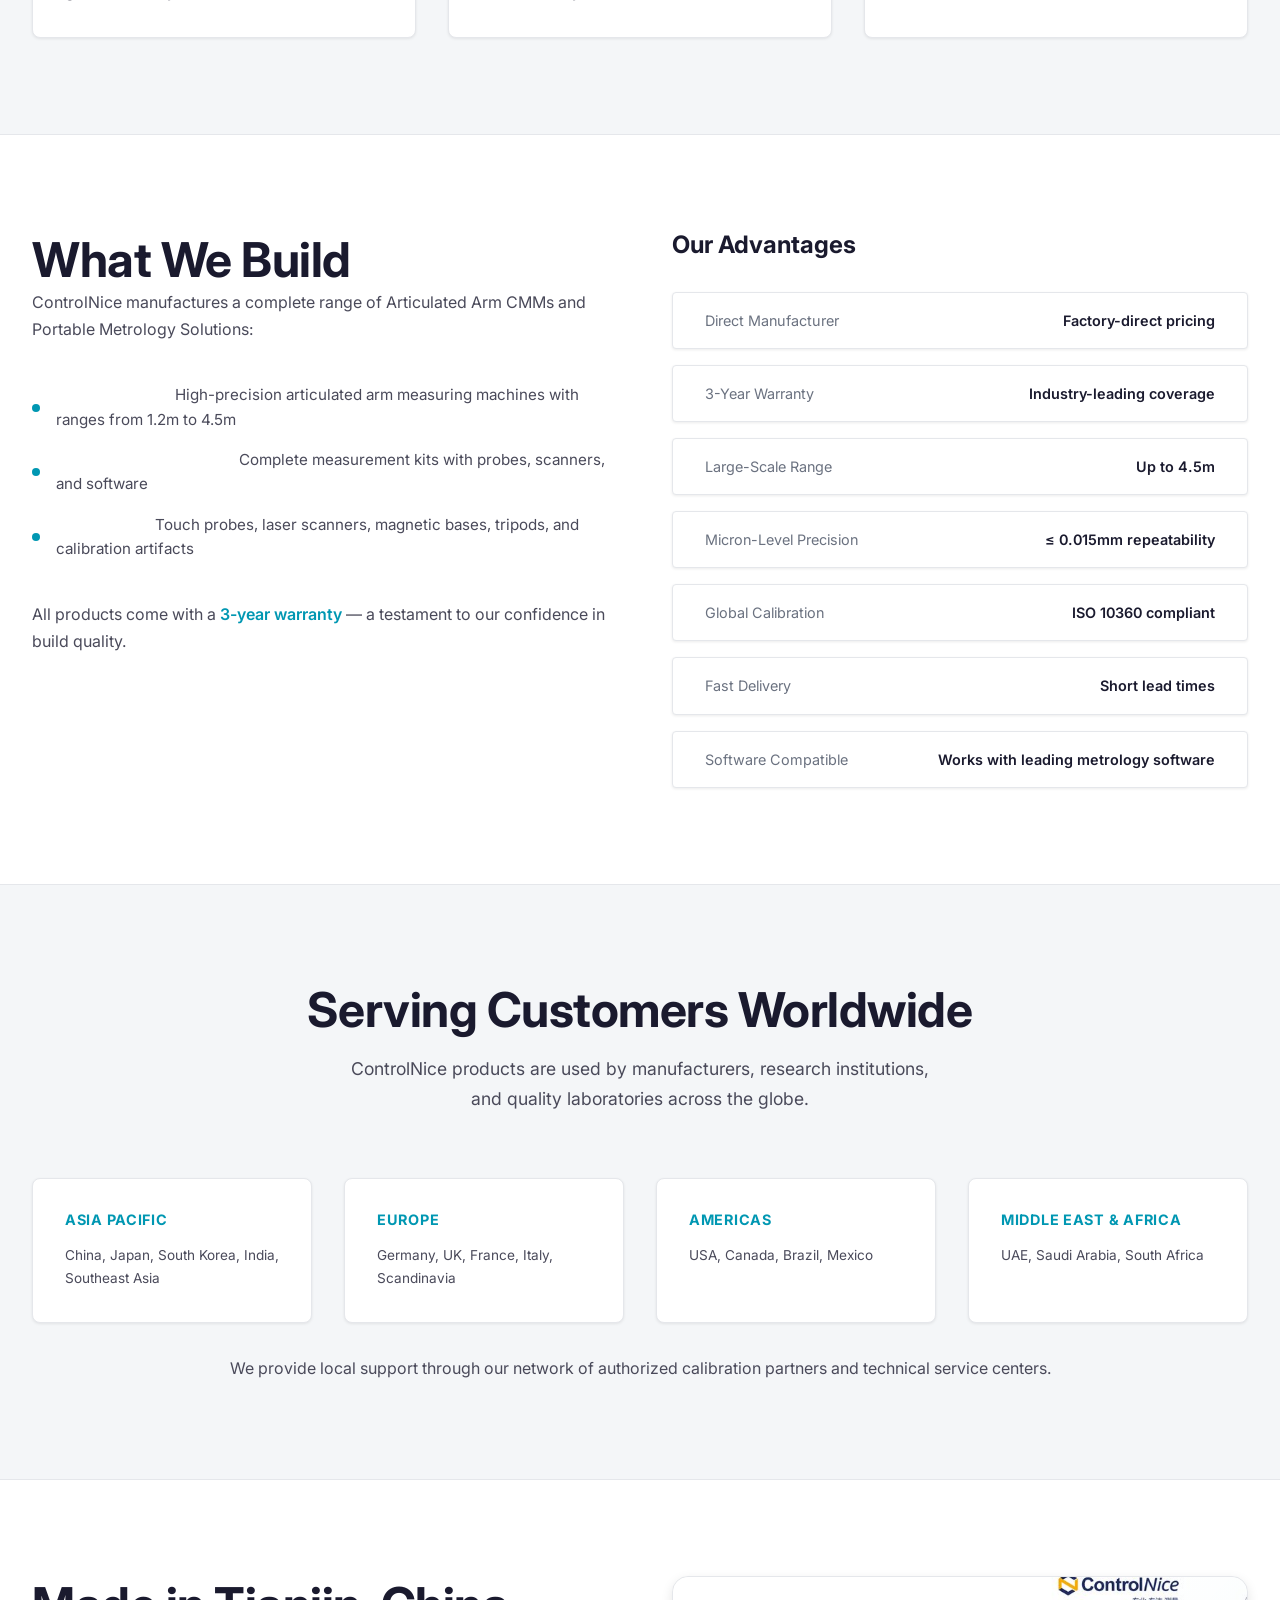
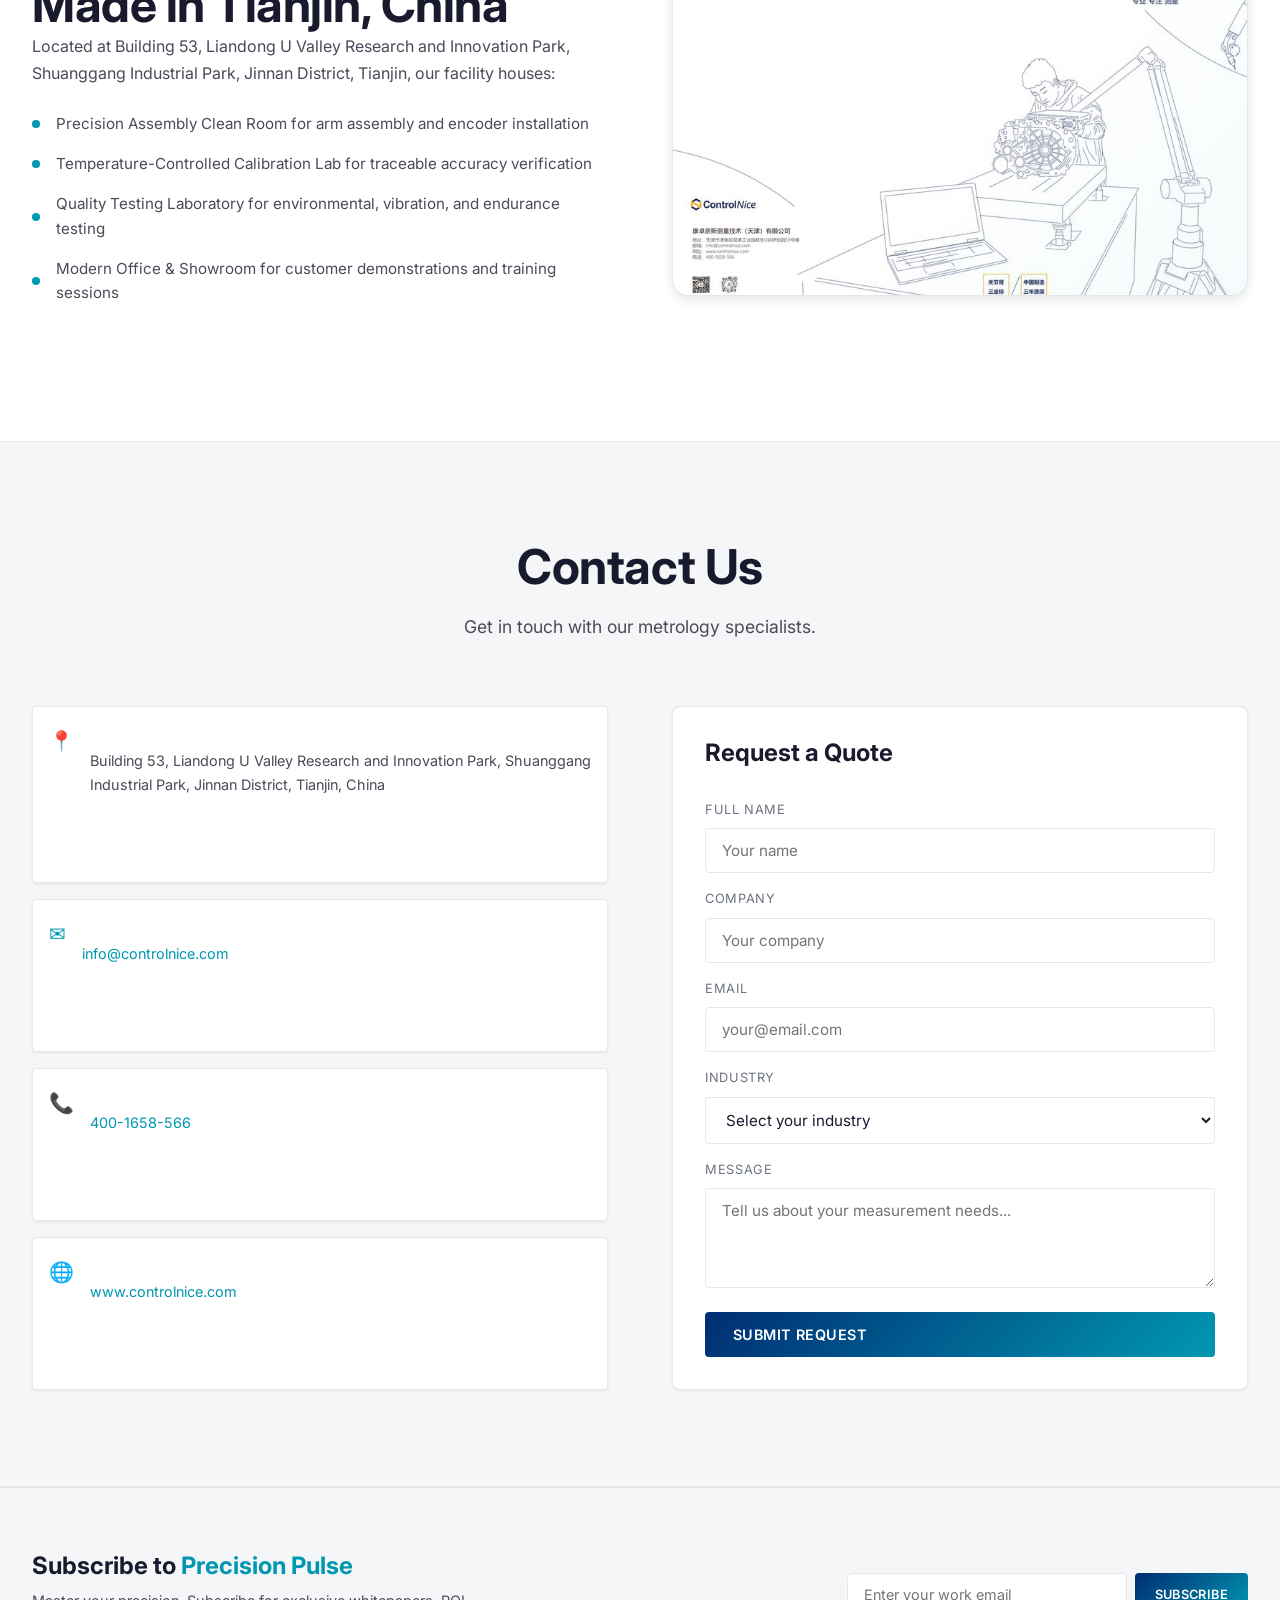
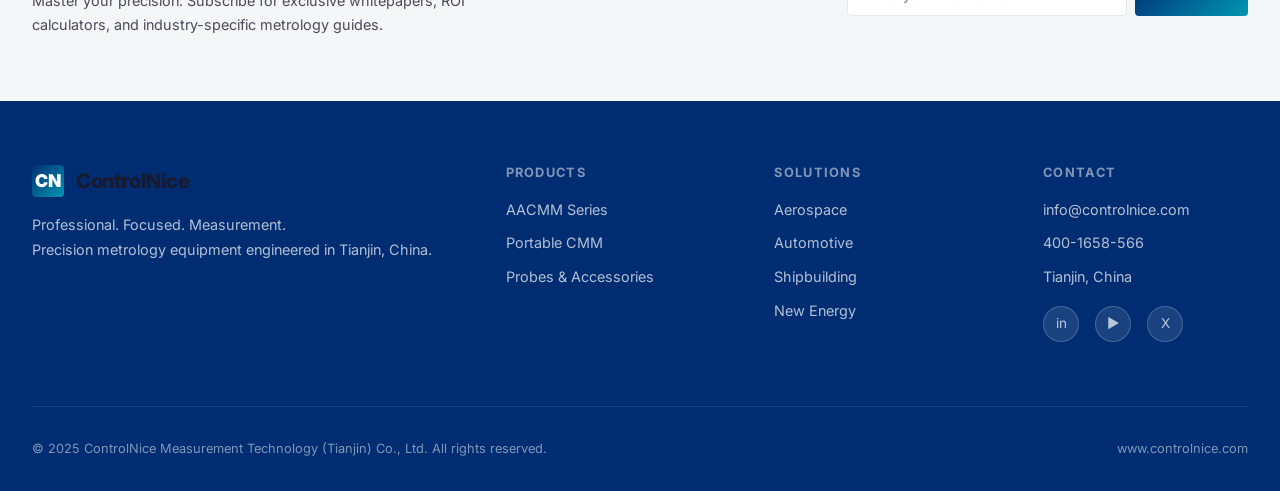
==== commit 835ef7a2: "Convert product images to JPEG, reduce size for web" ====
--- a/about.html
+++ b/about.html
@@ -210,7 +210,7 @@
           </ul>
         </div>
         <div class="product-visual" style="height: 320px;">
-          <img src="images/products/pcmm-p1.png" alt="ControlNice Manufacturing Facility" style="width:100%;height:100%;object-fit:cover;border-radius:16px;">
+          <img src="images/products/pcmm-p1.jpg" alt="ControlNice Manufacturing Facility" style="width:100%;height:100%;object-fit:cover;border-radius:16px;">
         </div>
       </div>
     </div>
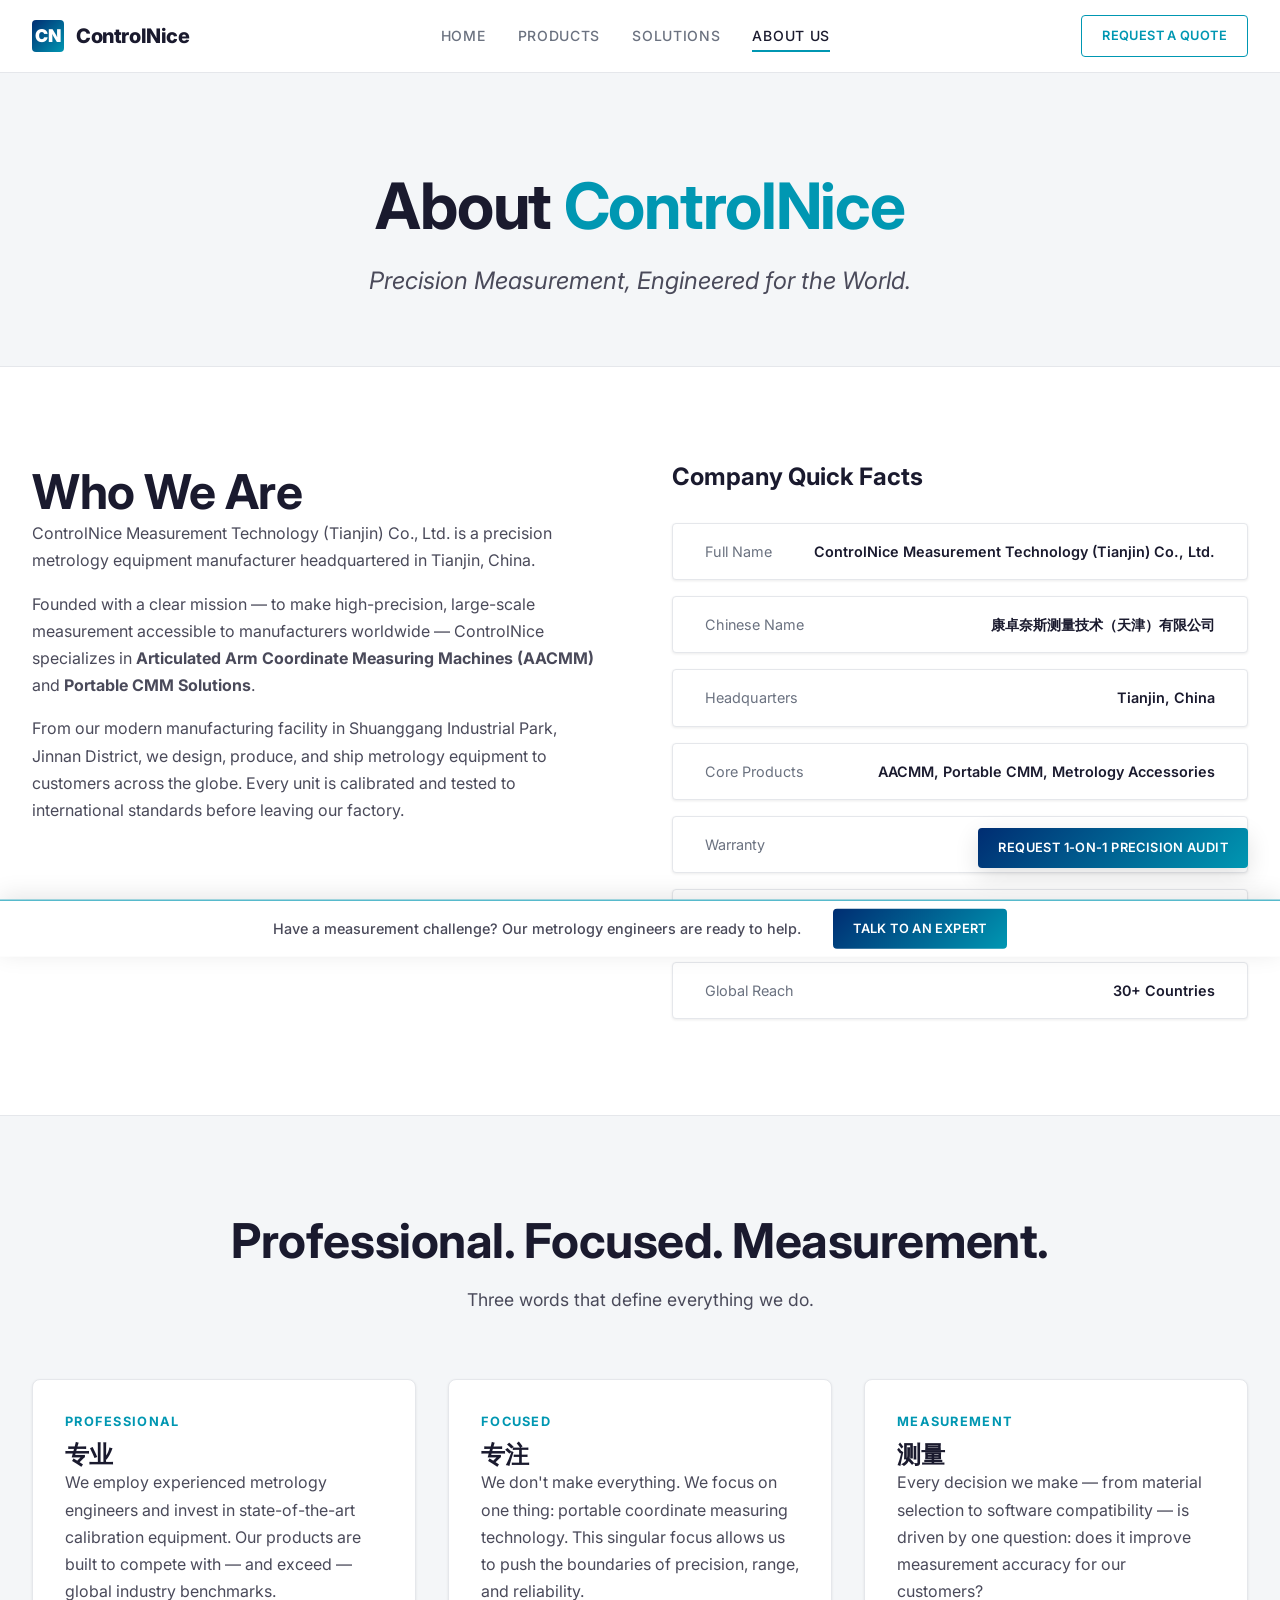
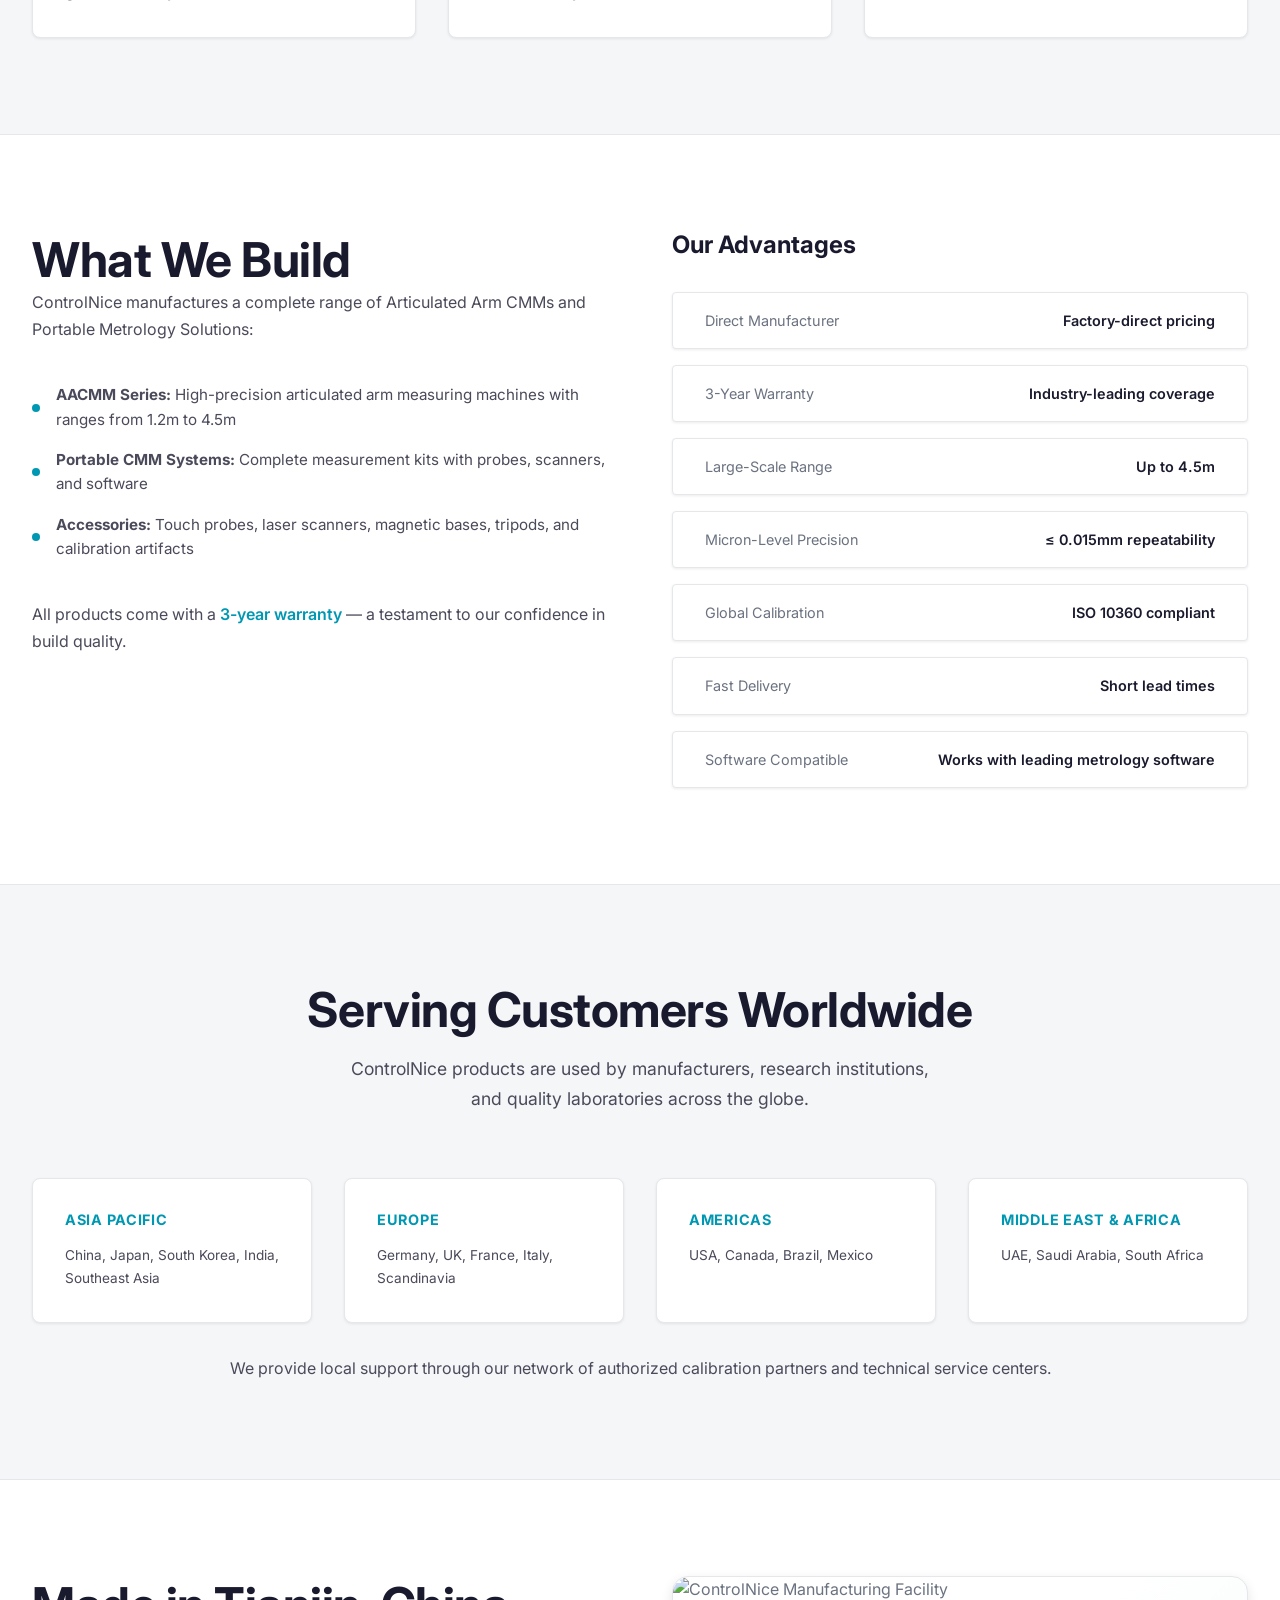
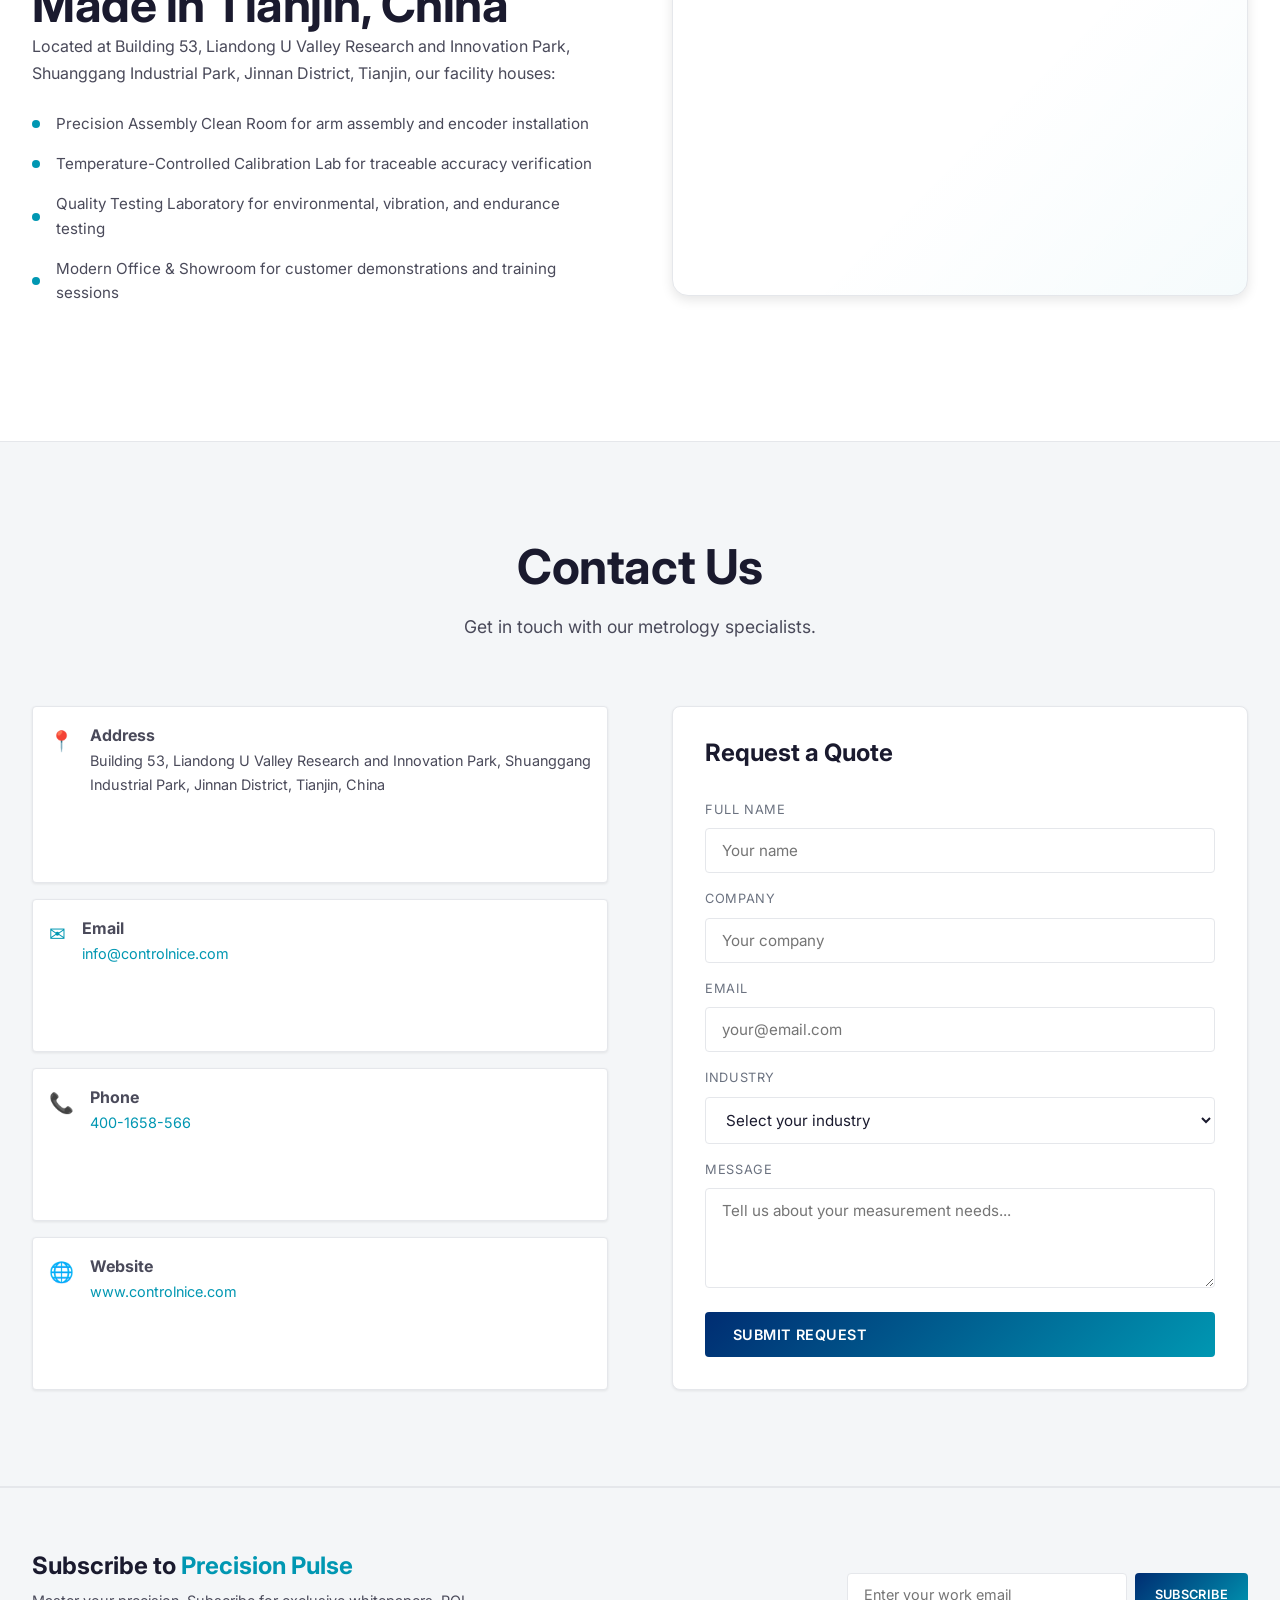
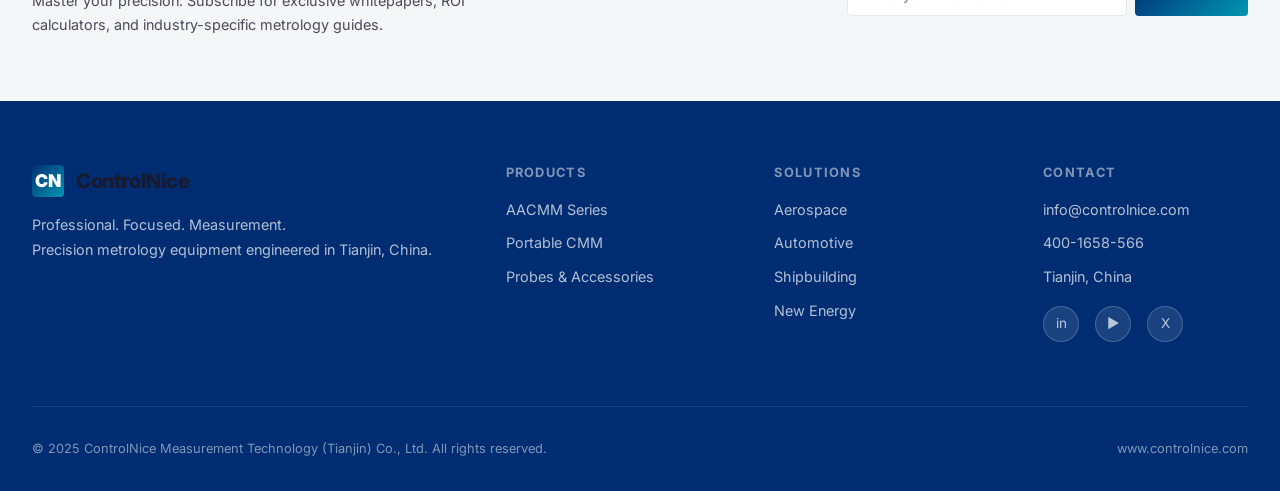
==== commit 6afae8b2: "Fix: about.html white text on white background - remove color-white inline styles" ====
--- a/about.html
+++ b/about.html
@@ -50,7 +50,7 @@
         <div>
           <h2>Who We Are</h2>
           <p style="margin-bottom: var(--spacing-sm);">ControlNice Measurement Technology (Tianjin) Co., Ltd. is a precision metrology equipment manufacturer headquartered in Tianjin, China.</p>
-          <p style="margin-bottom: var(--spacing-sm);">Founded with a clear mission &mdash; to make high-precision, large-scale measurement accessible to manufacturers worldwide &mdash; ControlNice specializes in <strong style="color: var(--color-white);">Articulated Arm Coordinate Measuring Machines (AACMM)</strong> and <strong style="color: var(--color-white);">Portable CMM Solutions</strong>.</p>
+          <p style="margin-bottom: var(--spacing-sm);">Founded with a clear mission &mdash; to make high-precision, large-scale measurement accessible to manufacturers worldwide &mdash; ControlNice specializes in <strong>Articulated Arm Coordinate Measuring Machines (AACMM)</strong> and <strong>Portable CMM Solutions</strong>.</p>
           <p>From our modern manufacturing facility in Shuanggang Industrial Park, Jinnan District, we design, produce, and ship metrology equipment to customers across the globe. Every unit is calibrated and tested to international standards before leaving our factory.</p>
         </div>
         <div class="about-facts">
@@ -123,9 +123,9 @@
           <h2>What We Build</h2>
           <p style="margin-bottom: var(--spacing-md);">ControlNice manufactures a complete range of Articulated Arm CMMs and Portable Metrology Solutions:</p>
           <ul class="feature-list">
-            <li><strong style="color: var(--color-white);">AACMM Series:</strong> High-precision articulated arm measuring machines with ranges from 1.2m to 4.5m</li>
-            <li><strong style="color: var(--color-white);">Portable CMM Systems:</strong> Complete measurement kits with probes, scanners, and software</li>
-            <li><strong style="color: var(--color-white);">Accessories:</strong> Touch probes, laser scanners, magnetic bases, tripods, and calibration artifacts</li>
+            <li><strong>AACMM Series:</strong> High-precision articulated arm measuring machines with ranges from 1.2m to 4.5m</li>
+            <li><strong>Portable CMM Systems:</strong> Complete measurement kits with probes, scanners, and software</li>
+            <li><strong>Accessories:</strong> Touch probes, laser scanners, magnetic bases, tripods, and calibration artifacts</li>
           </ul>
           <p>All products come with a <span class="text-accent" style="font-weight: 600;">3-year warranty</span> &mdash; a testament to our confidence in build quality.</p>
         </div>
@@ -228,28 +228,28 @@
           <div class="contact-item">
             <span class="ci-icon">&#x1F4CD;</span>
             <div>
-              <strong style="color: var(--color-white);">Address</strong>
+              <strong>Address</strong>
               <p style="font-size: 0.9rem;">Building 53, Liandong U Valley Research and Innovation Park, Shuanggang Industrial Park, Jinnan District, Tianjin, China</p>
             </div>
           </div>
           <div class="contact-item">
             <span class="ci-icon">&#x2709;</span>
             <div>
-              <strong style="color: var(--color-white);">Email</strong>
+              <strong>Email</strong>
               <p style="font-size: 0.9rem;"><a href="mailto:info@controlnice.com" class="text-accent">info@controlnice.com</a></p>
             </div>
           </div>
           <div class="contact-item">
             <span class="ci-icon">&#x1F4DE;</span>
             <div>
-              <strong style="color: var(--color-white);">Phone</strong>
+              <strong>Phone</strong>
               <p style="font-size: 0.9rem;"><a href="tel:400-1658-566" class="text-accent">400-1658-566</a></p>
             </div>
           </div>
           <div class="contact-item">
             <span class="ci-icon">&#x1F310;</span>
             <div>
-              <strong style="color: var(--color-white);">Website</strong>
+              <strong>Website</strong>
               <p style="font-size: 0.9rem;"><a href="https://www.controlnice.com" class="text-accent">www.controlnice.com</a></p>
             </div>
           </div>
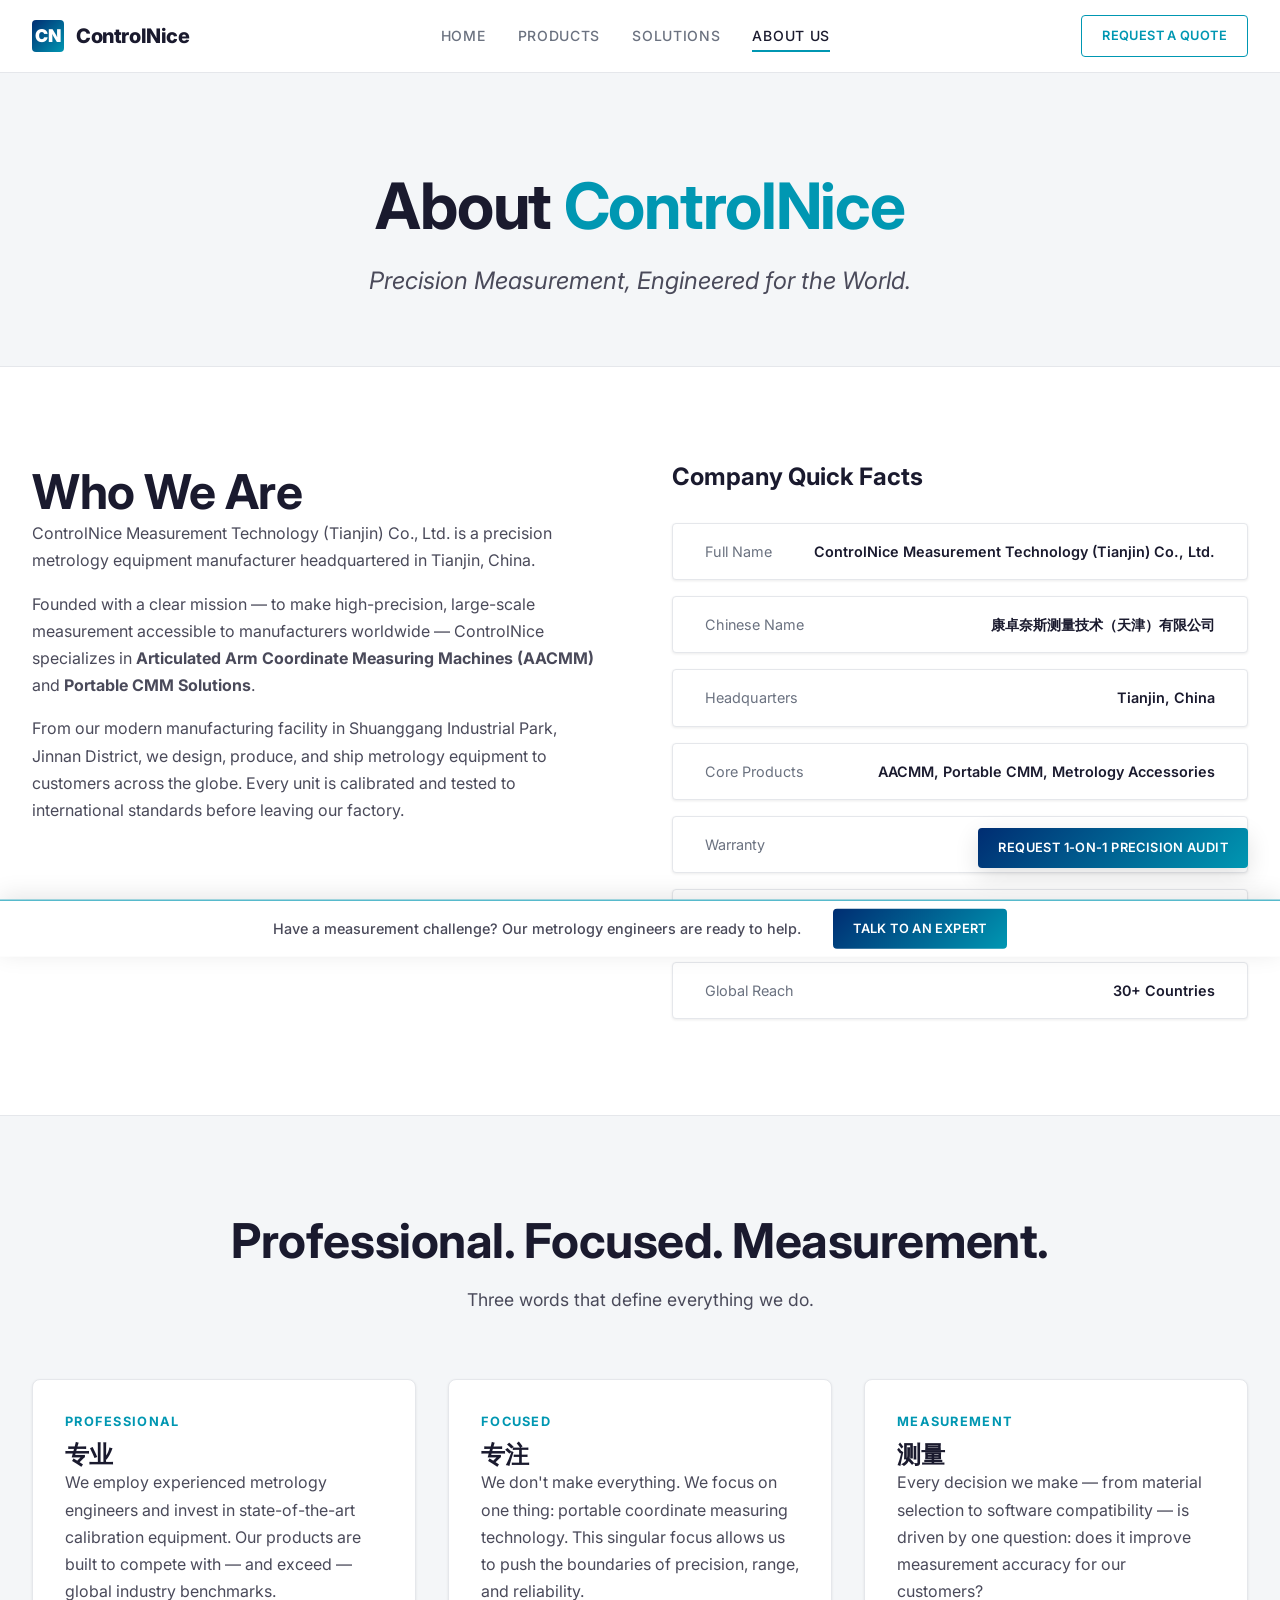
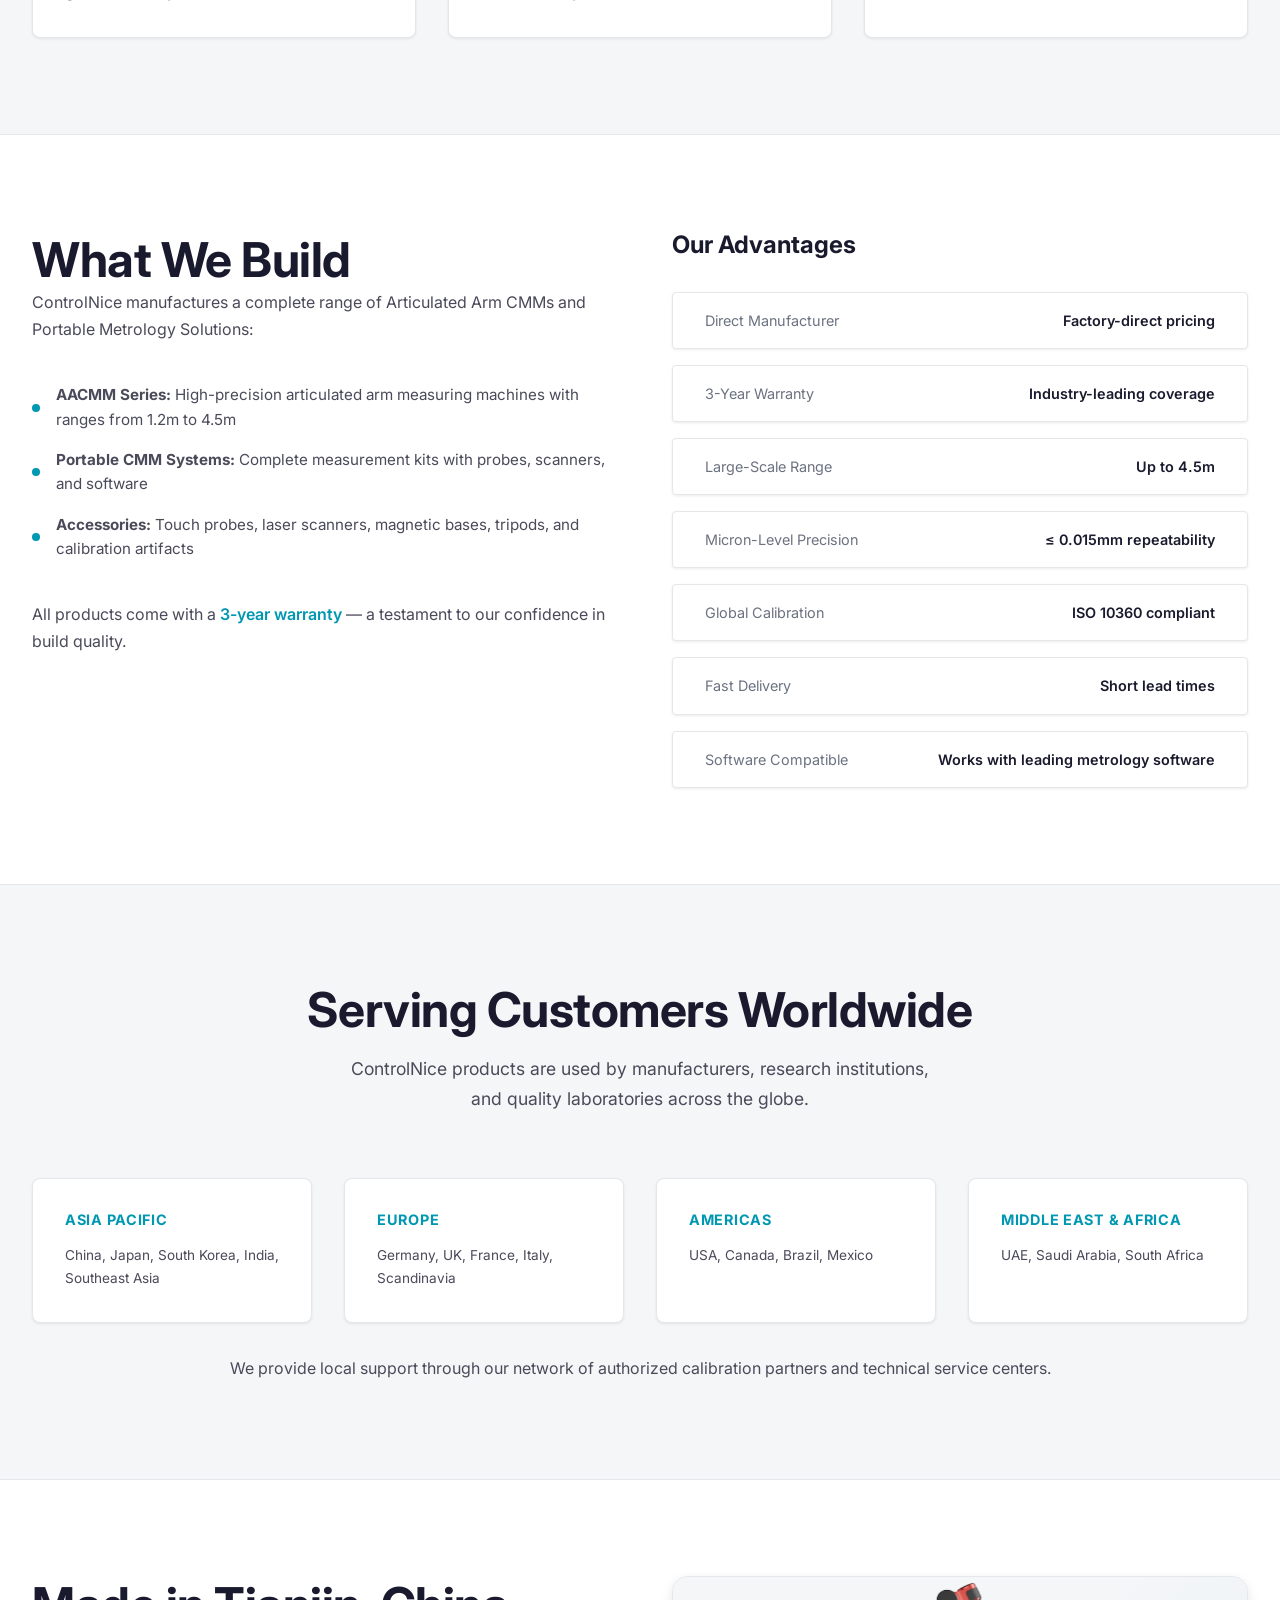
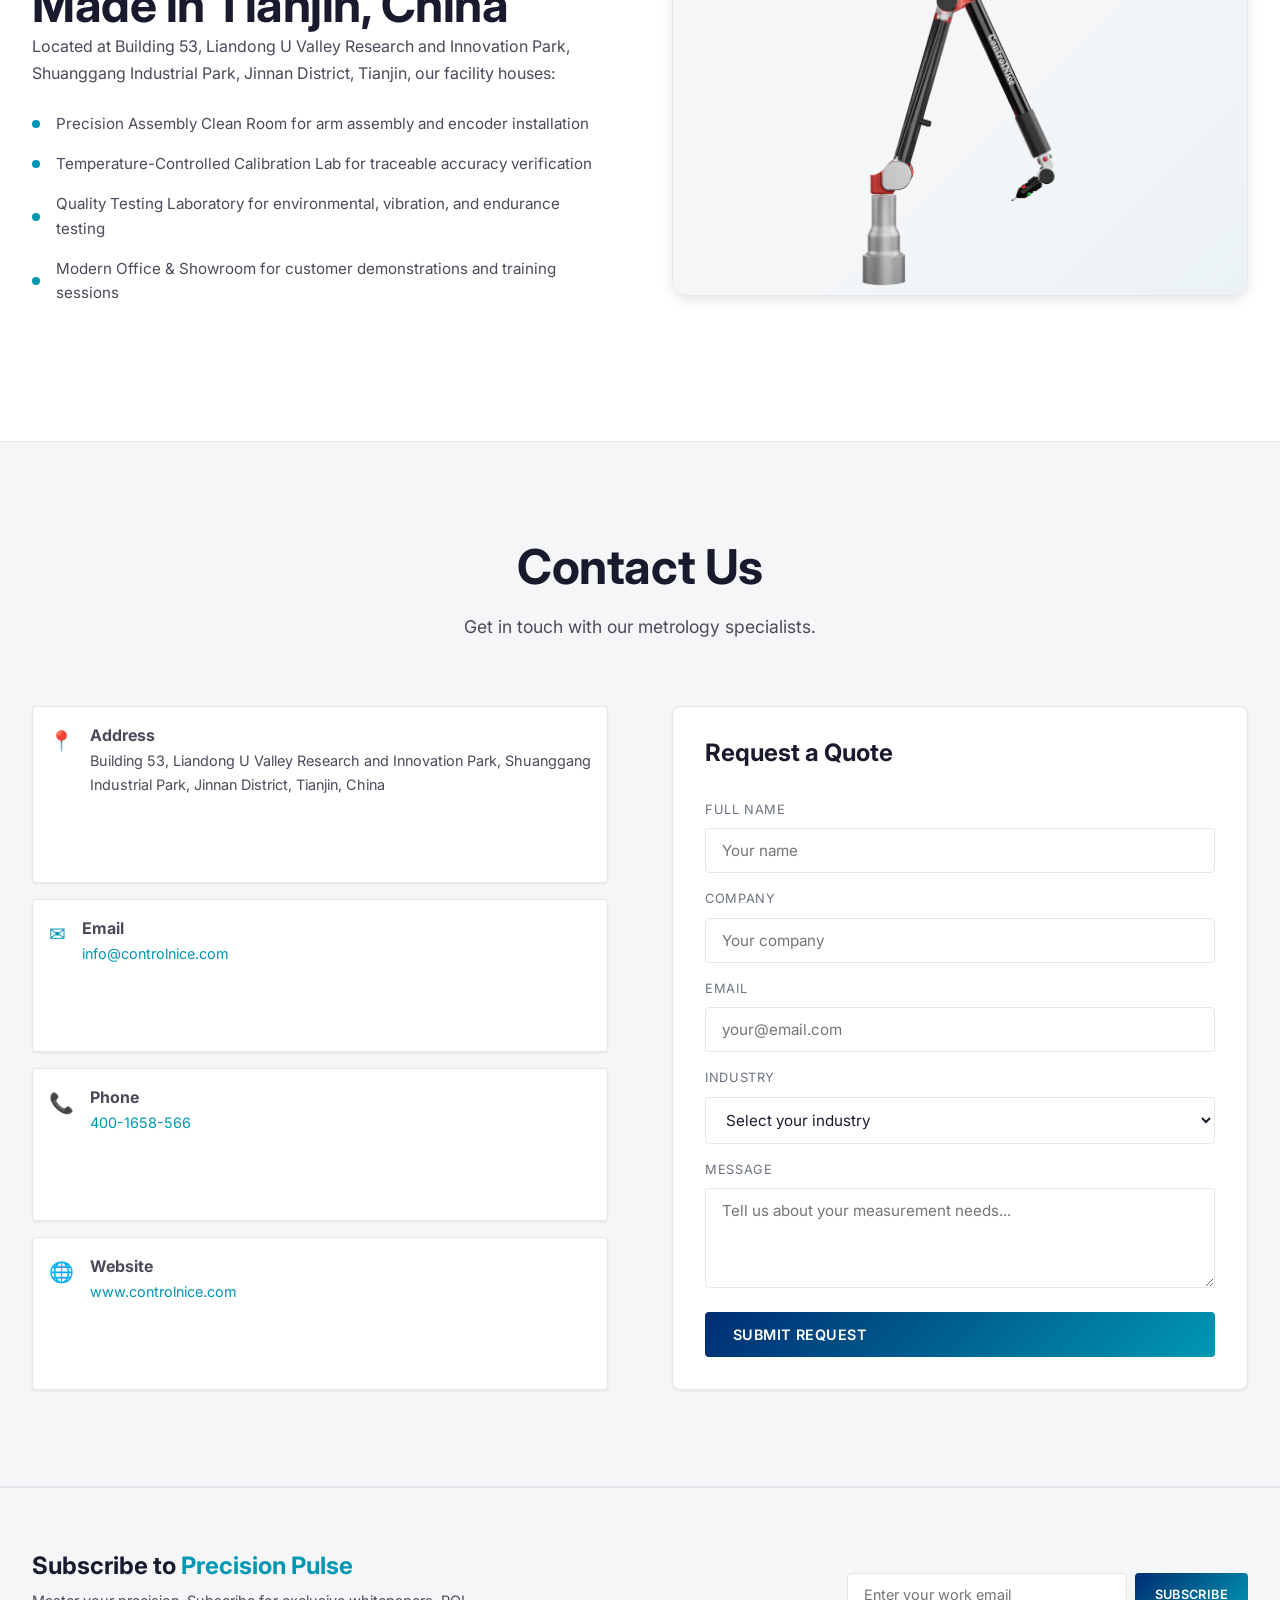
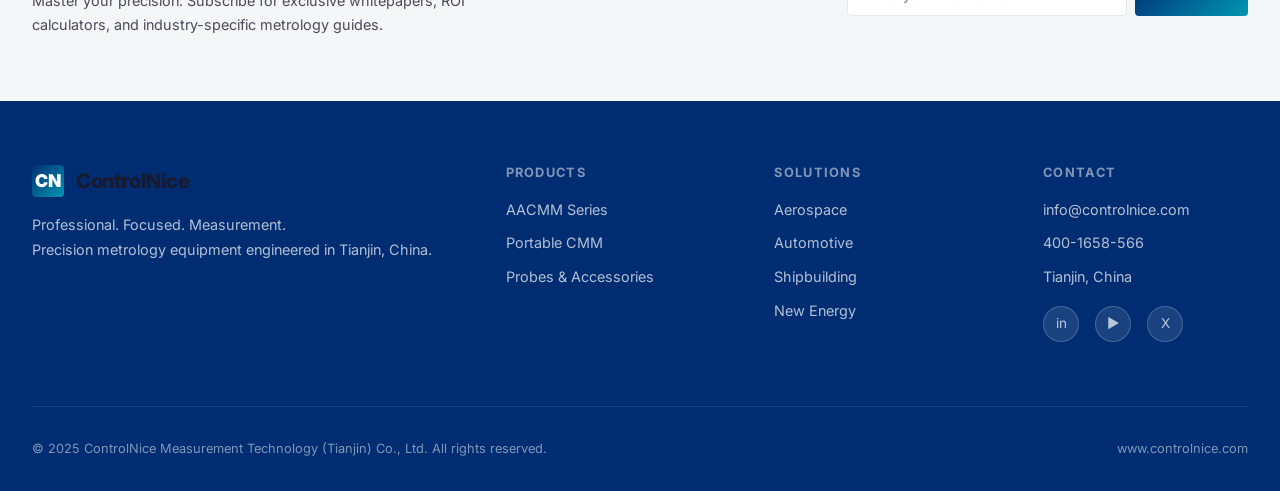
==== commit 500e4de7: "Fix about.html: replace broken pcmm-p1.jpg factory image with product-cna-6axis.png" ====
--- a/about.html
+++ b/about.html
@@ -10,7 +10,7 @@
   <link rel="preconnect" href="https://fonts.googleapis.com">
   <link rel="preconnect" href="https://fonts.gstatic.com" crossorigin>
   <link href="https://fonts.googleapis.com/css2?family=Inter:wght@400;500;600;700;800;900&display=swap" rel="stylesheet">
-  <link rel="stylesheet" href="css/style.css?v=2">
+  <link rel="stylesheet" href="css/style.css?v=4">
 </head>
 <body>
   <!-- Navigation -->
@@ -210,7 +210,7 @@
           </ul>
         </div>
         <div class="product-visual" style="height: 320px;">
-          <img src="images/products/pcmm-p1.jpg" alt="ControlNice Manufacturing Facility" style="width:100%;height:100%;object-fit:cover;border-radius:16px;">
+          <img src="images/products/product-cna-6axis.png" alt="ControlNice Manufacturing Facility" style="width:100%;height:100%;object-fit:contain;border-radius:16px;background:var(--color-bg-alt);">
         </div>
       </div>
     </div>
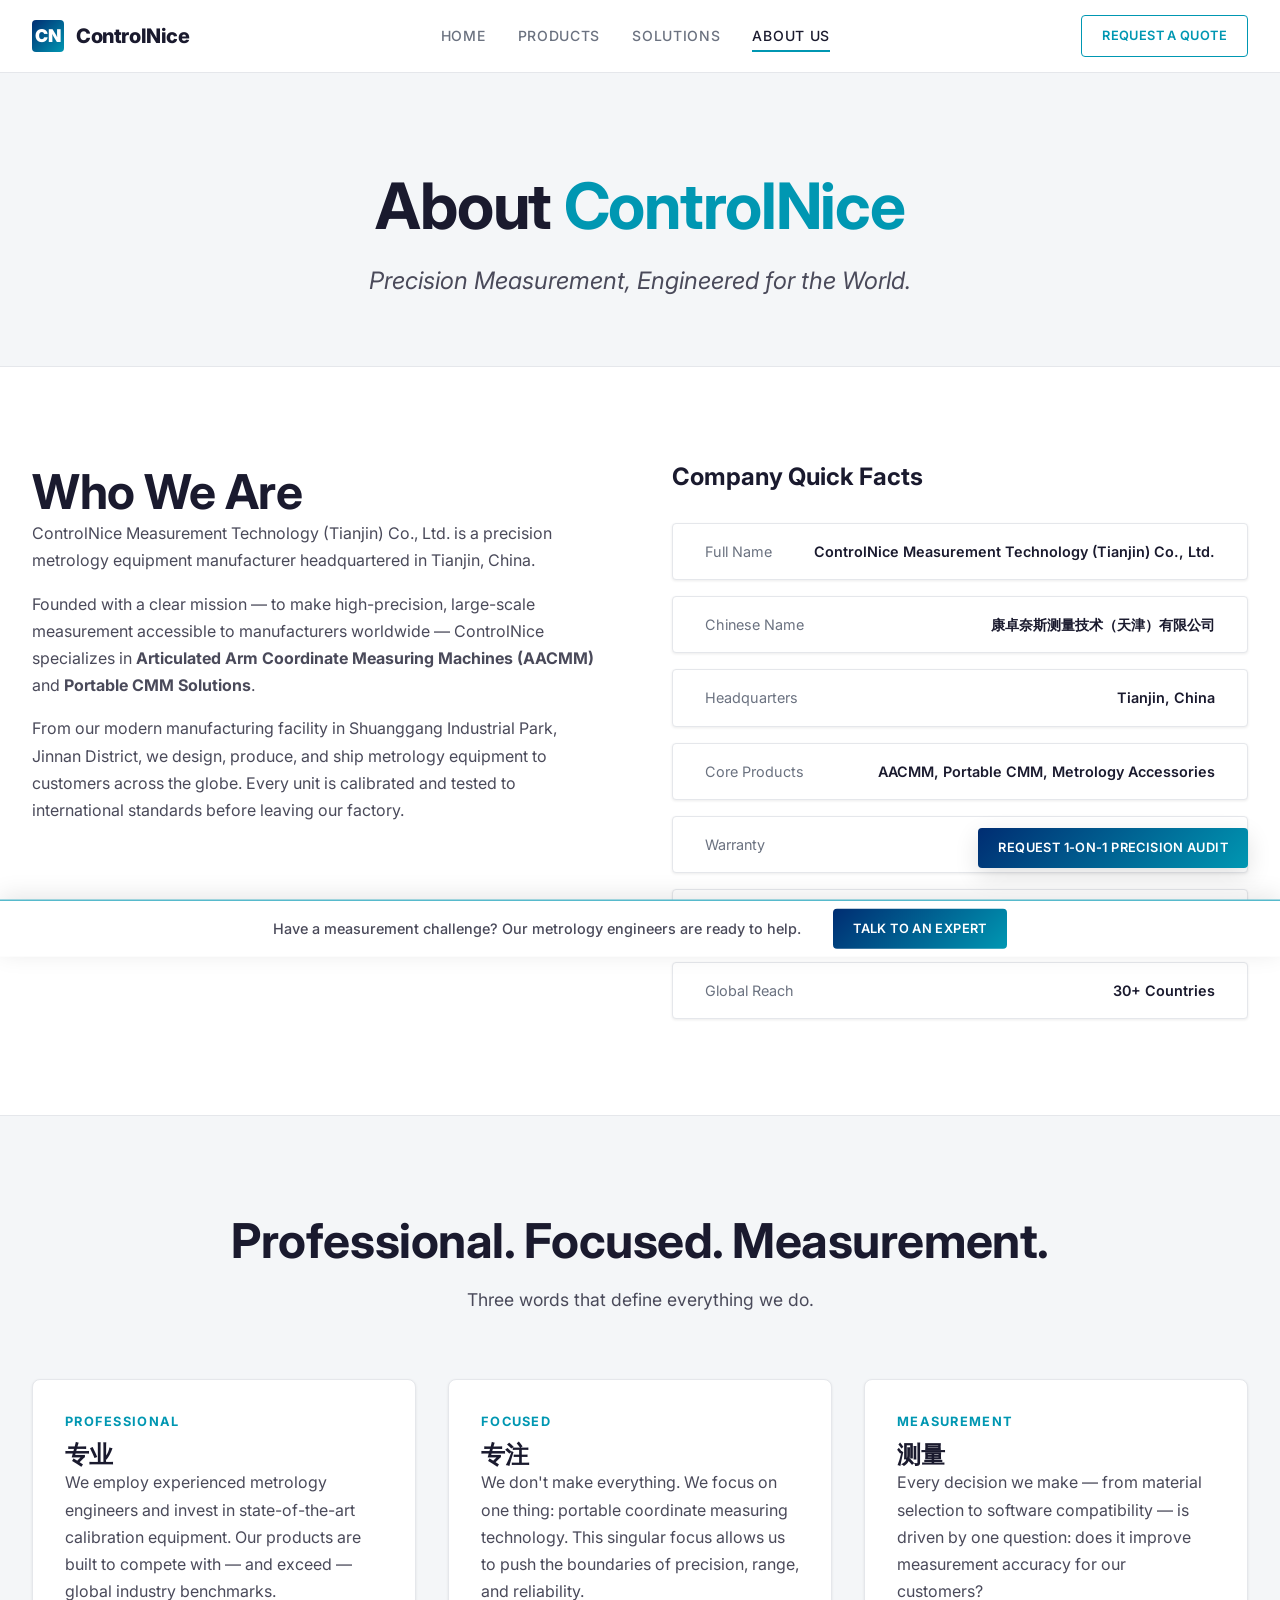
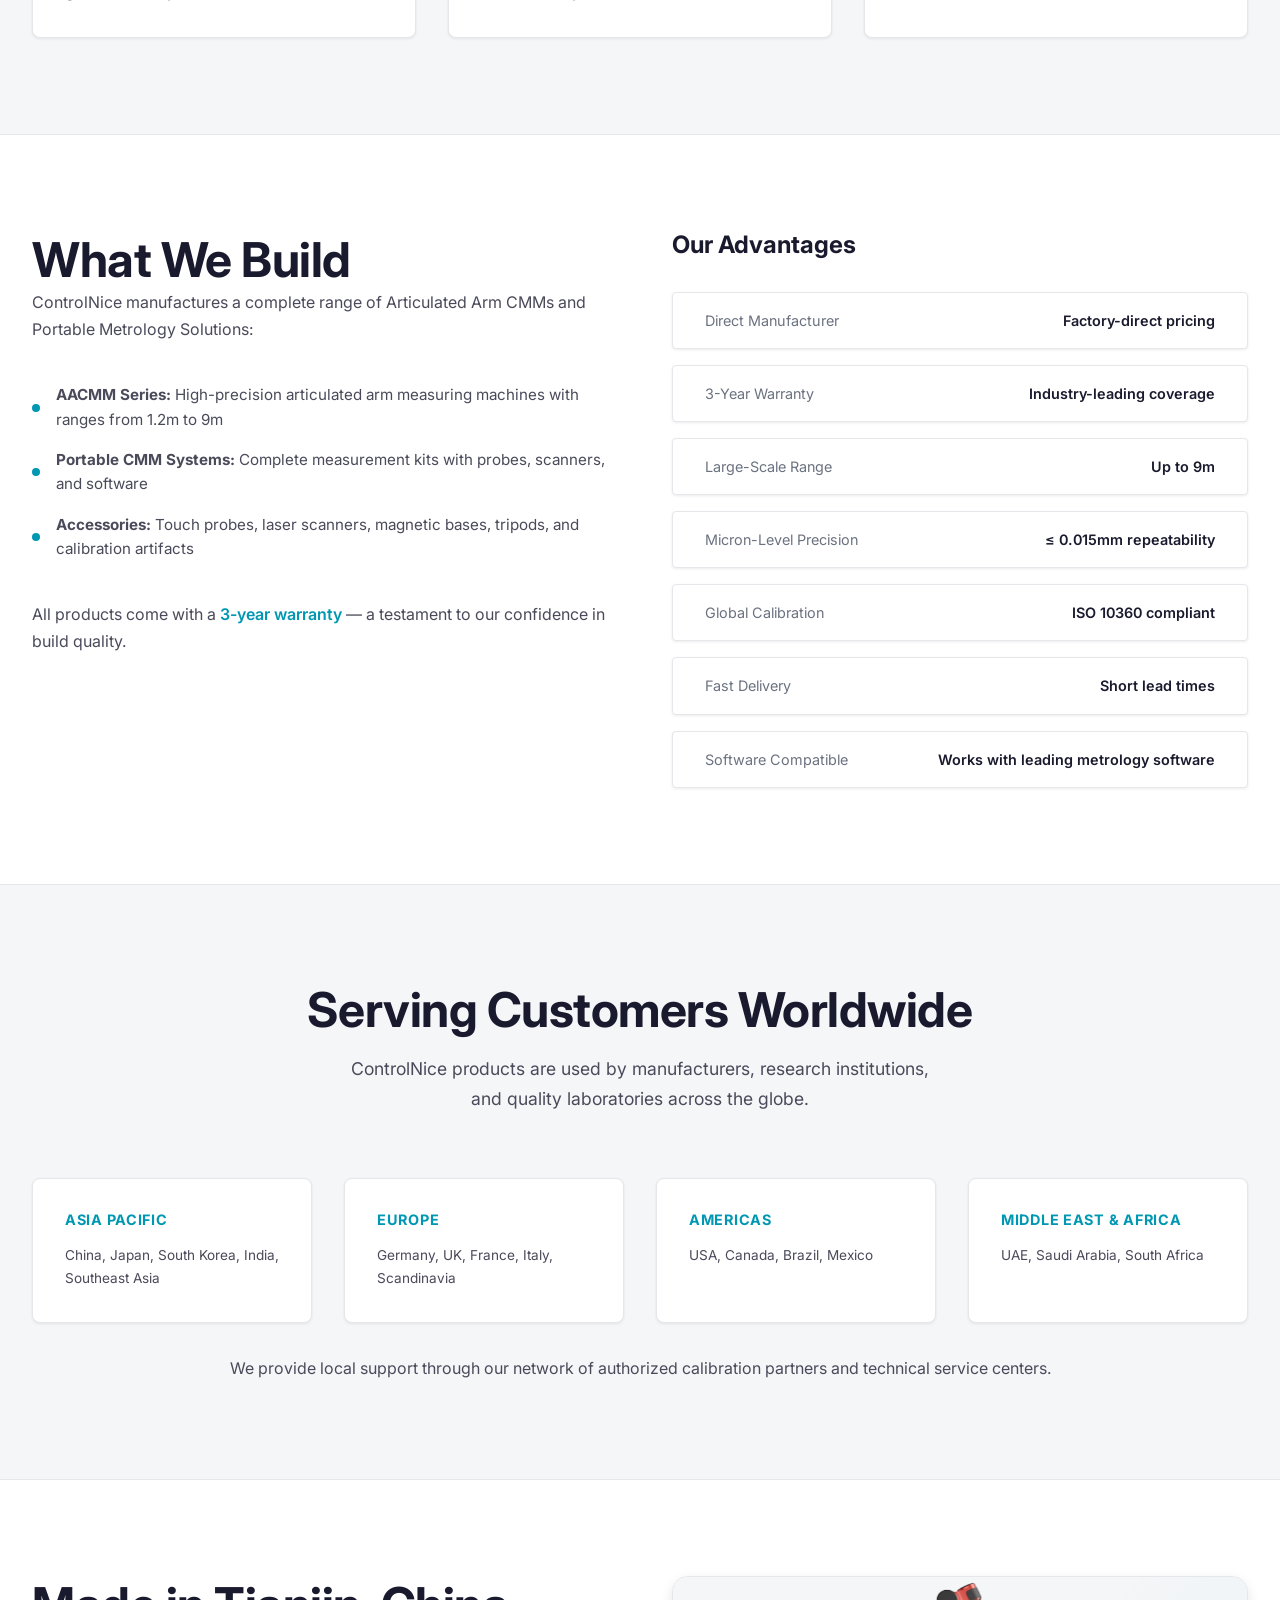
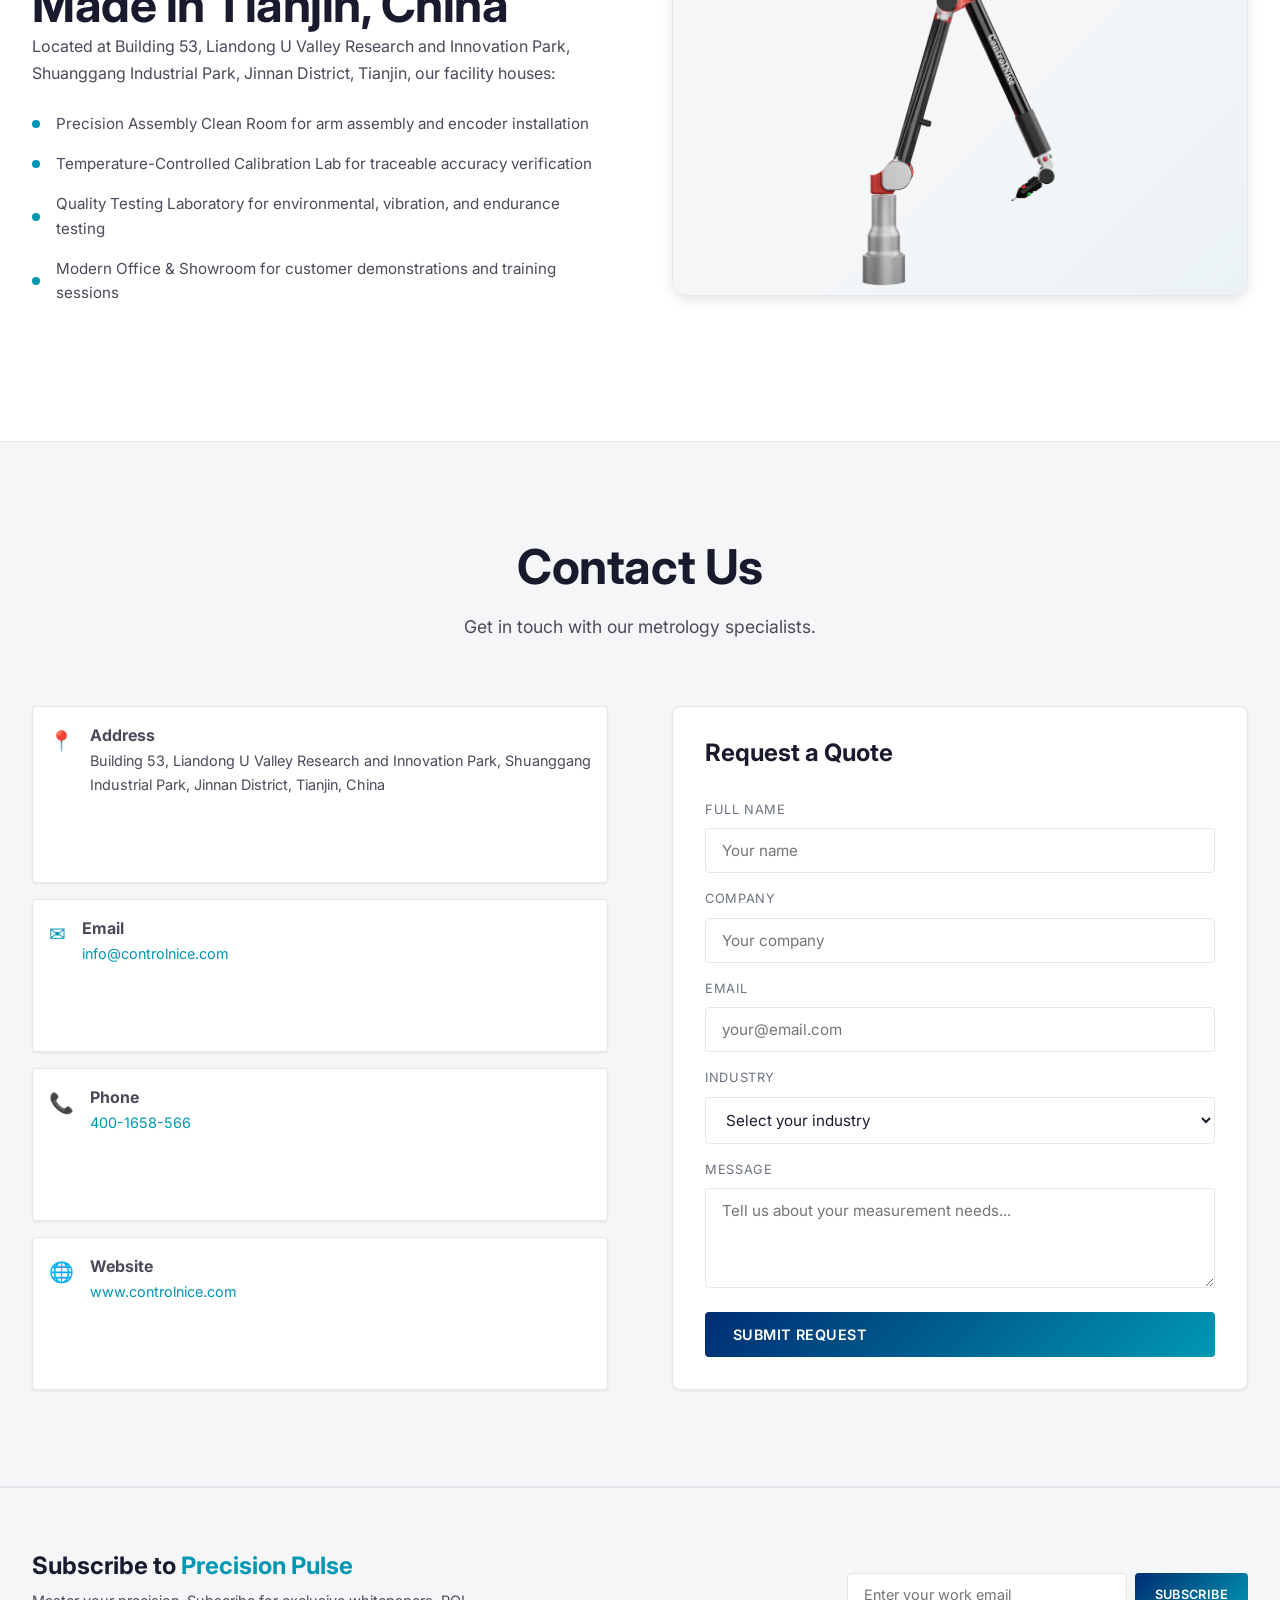
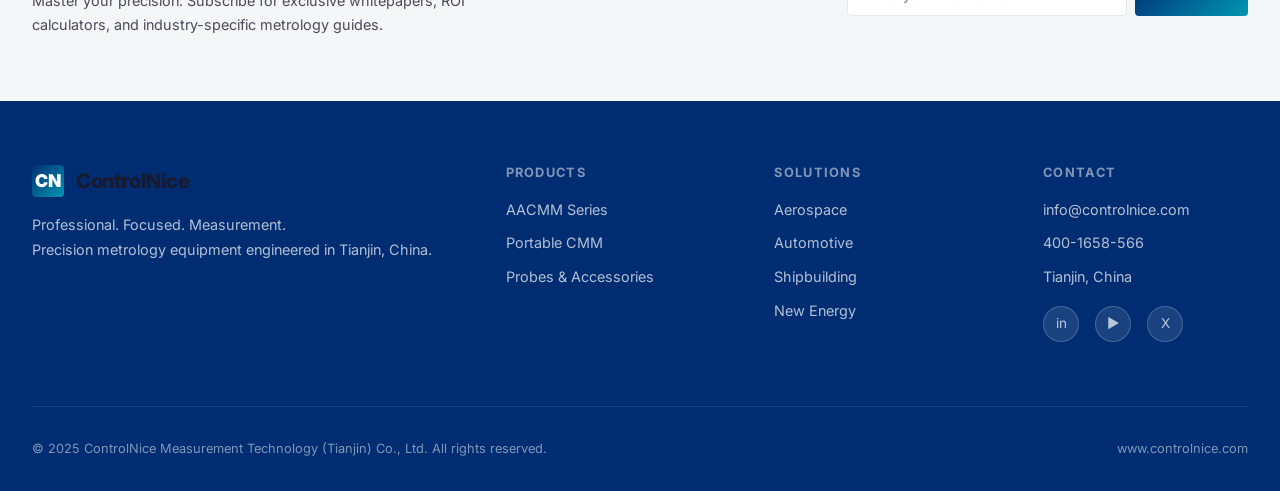
==== commit ebd910df: "Update max measurement range from 4.5m to 9m across all pages" ====
--- a/about.html
+++ b/about.html
@@ -123,7 +123,7 @@
           <h2>What We Build</h2>
           <p style="margin-bottom: var(--spacing-md);">ControlNice manufactures a complete range of Articulated Arm CMMs and Portable Metrology Solutions:</p>
           <ul class="feature-list">
-            <li><strong>AACMM Series:</strong> High-precision articulated arm measuring machines with ranges from 1.2m to 4.5m</li>
+            <li><strong>AACMM Series:</strong> High-precision articulated arm measuring machines with ranges from 1.2m to 9m</li>
             <li><strong>Portable CMM Systems:</strong> Complete measurement kits with probes, scanners, and software</li>
             <li><strong>Accessories:</strong> Touch probes, laser scanners, magnetic bases, tripods, and calibration artifacts</li>
           </ul>
@@ -142,7 +142,7 @@
             </div>
             <div class="fact-item">
               <span class="fact-label">Large-Scale Range</span>
-              <span class="fact-value">Up to 4.5m</span>
+              <span class="fact-value">Up to 9m</span>
             </div>
             <div class="fact-item">
               <span class="fact-label">Micron-Level Precision</span>
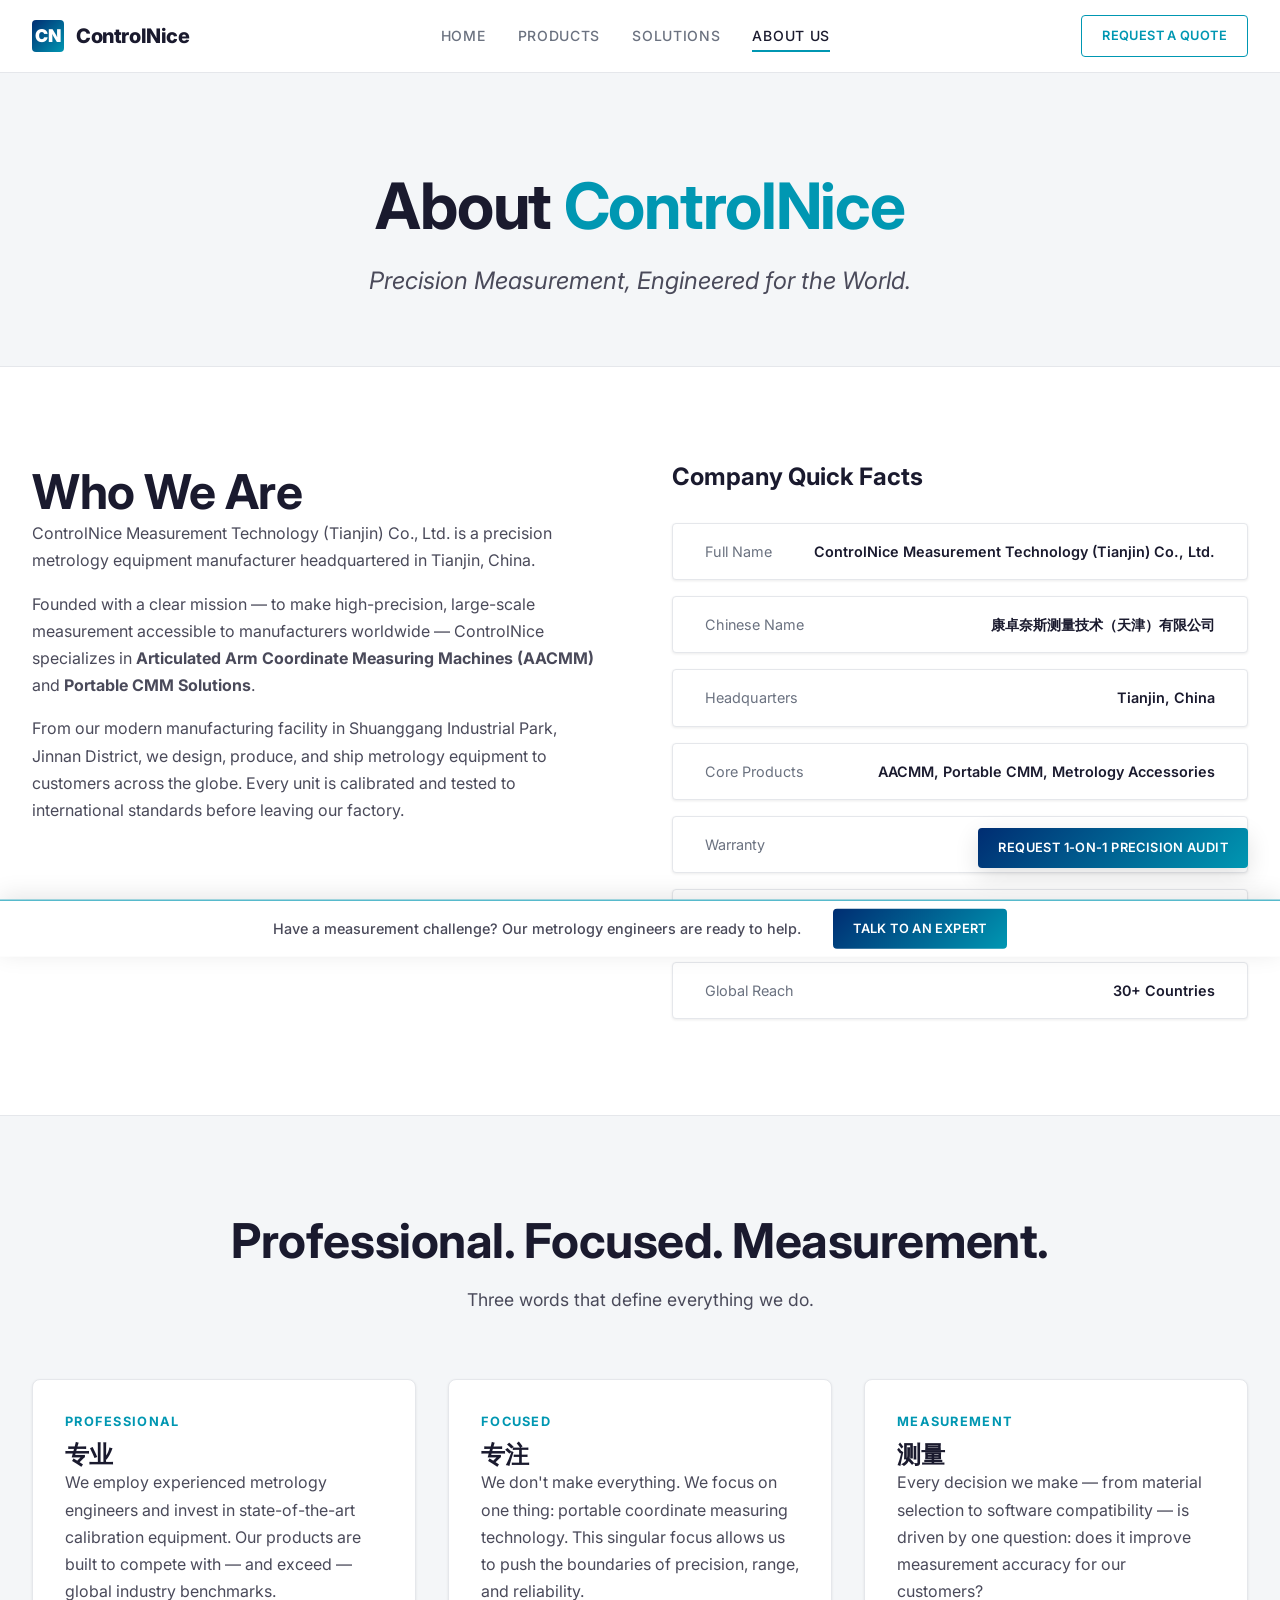
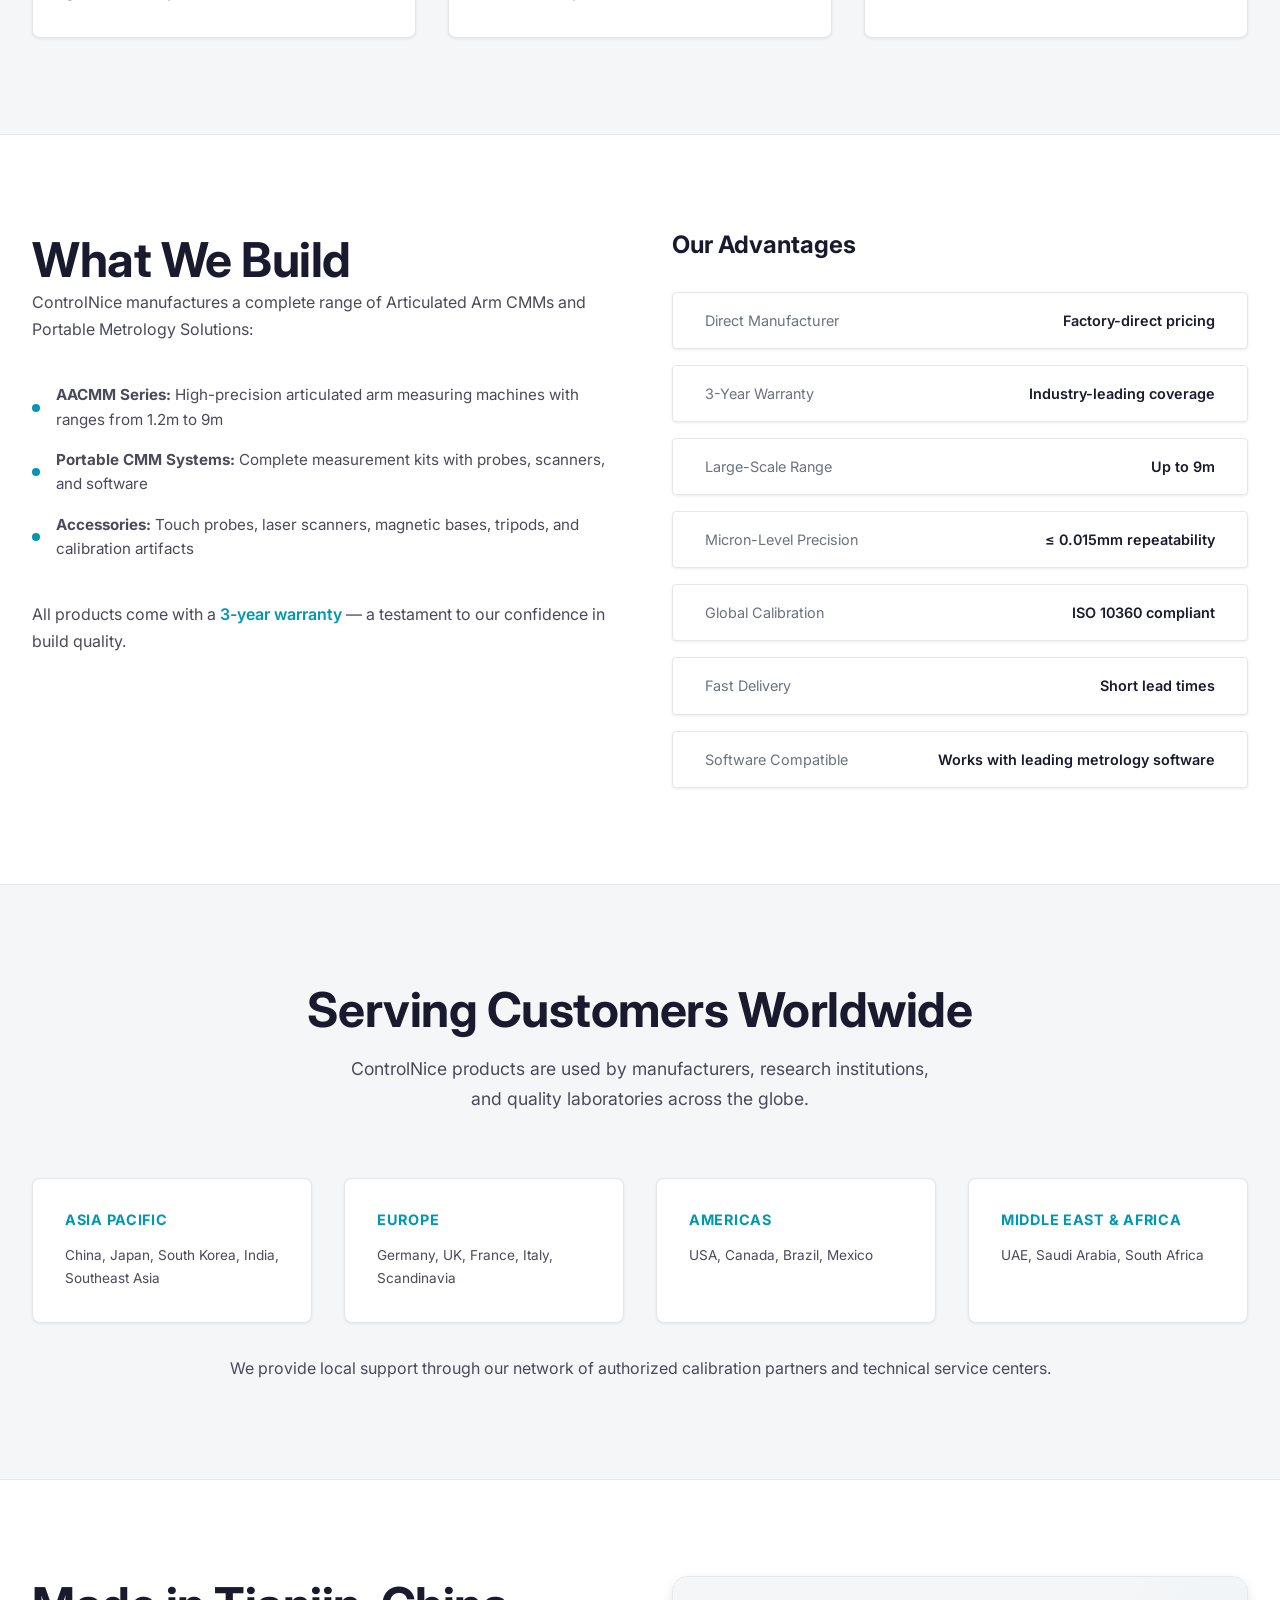
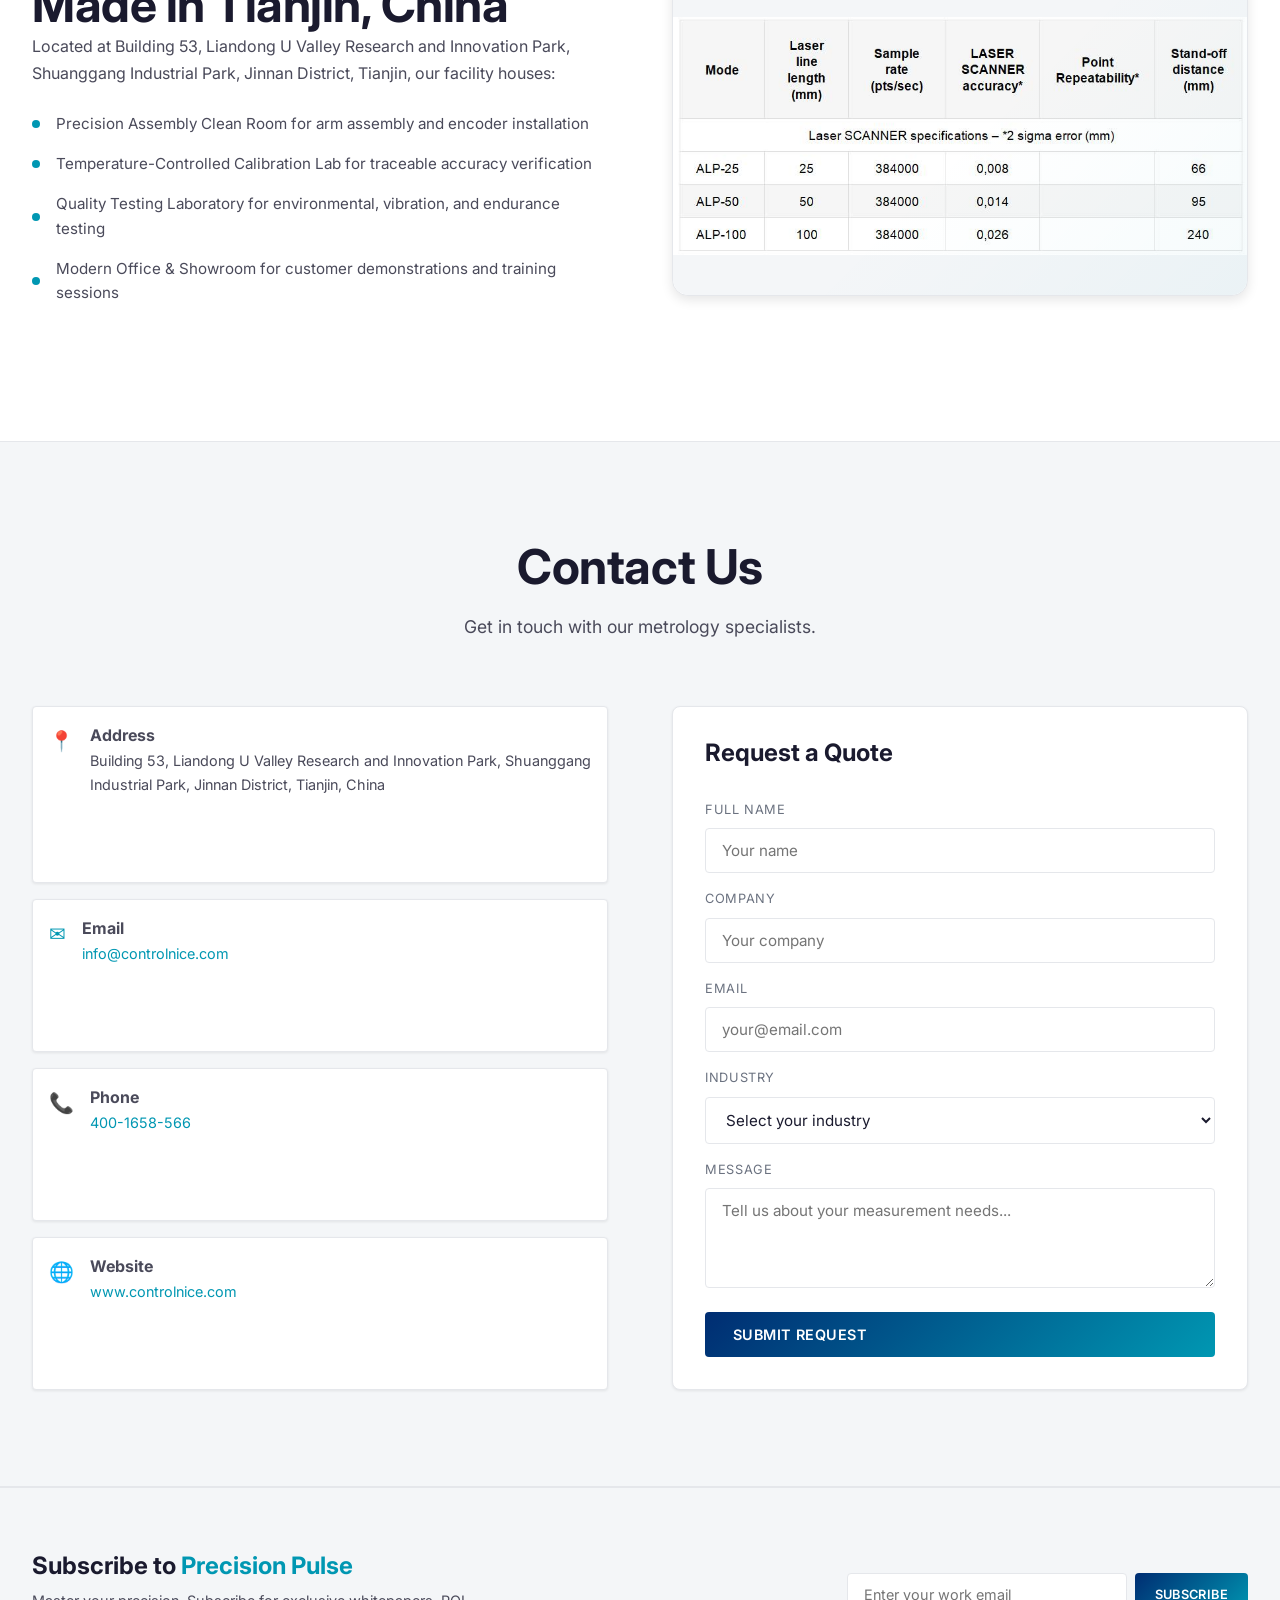
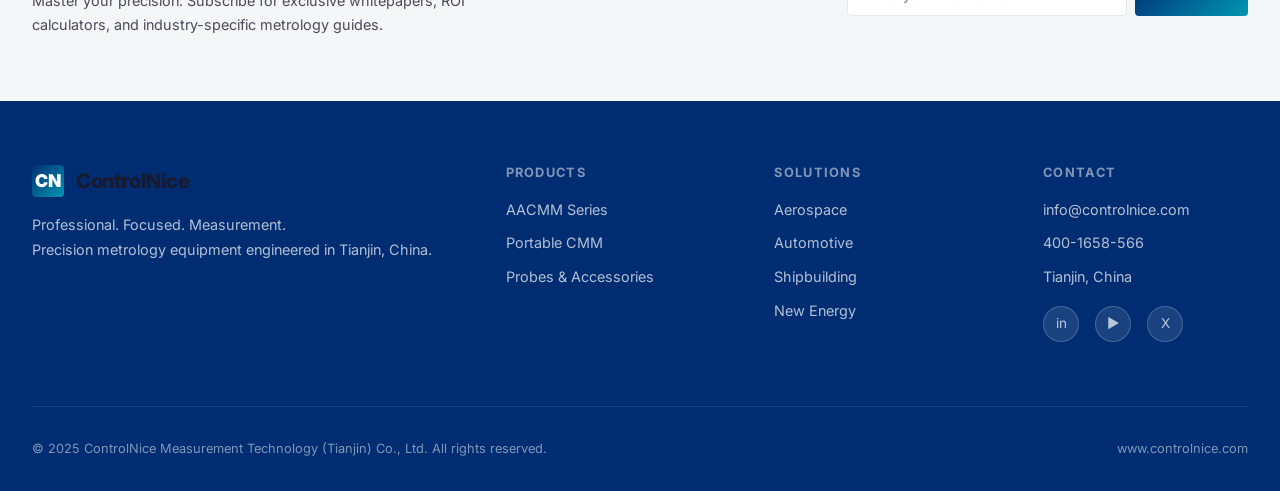
==== commit 10dc3a8e: "Fix: Responsive design + SEO improvements - Add Open Graph + Twitter Card meta tags (all 4 pages) - " ====
--- a/about.html
+++ b/about.html
@@ -7,10 +7,56 @@
   <meta name="description" content="Learn about ControlNice — a leading Chinese manufacturer of Articulated Arm CMMs and Portable Coordinate Measuring Machines. 3-year warranty, direct from manufacturer.">
   <meta name="keywords" content="ControlNice, Tianjin CMM Manufacturer, Portable CMM Factory, Metrology Equipment China">
   <link rel="canonical" href="https://www.controlnice.com/about">
+  <link rel="icon" type="image/png" href="images/favicon.png">
+  <link rel="apple-touch-icon" href="images/apple-touch-icon.png">
   <link rel="preconnect" href="https://fonts.googleapis.com">
   <link rel="preconnect" href="https://fonts.gstatic.com" crossorigin>
   <link href="https://fonts.googleapis.com/css2?family=Inter:wght@400;500;600;700;800;900&display=swap" rel="stylesheet">
-  <link rel="stylesheet" href="css/style.css?v=4">
+  <link rel="stylesheet" href="css/style.css?v=5">
+
+  <!-- Open Graph -->
+  <meta property="og:type" content="website">
+  <meta property="og:url" content="https://www.controlnice.com/about">
+  <meta property="og:site_name" content="ControlNice">
+  <meta property="og:title" content="About Us | ControlNice — Professional. Focused. Measurement.">
+  <meta property="og:description" content="Learn about ControlNice — a leading Chinese manufacturer of Articulated Arm CMMs and Portable Coordinate Measuring Machines. 3-year warranty, direct from manufacturer.">
+  <meta property="og:image" content="https://www.controlnice.com/images/products/cna-pe-series-1.jpg">
+  <meta property="og:image:width" content="1200">
+  <meta property="og:image:height" content="630">
+  <meta property="og:locale" content="en_US">
+
+  <!-- Twitter Card -->
+  <meta name="twitter:card" content="summary_large_image">
+  <meta name="twitter:site" content="@controlnice">
+  <meta name="twitter:title" content="About Us | ControlNice">
+  <meta name="twitter:description" content="Leading Chinese manufacturer of Articulated Arm CMMs and Portable CMM solutions. Made in Tianjin, China.">
+  <meta name="twitter:image" content="https://www.controlnice.com/images/products/cna-pe-series-1.jpg">
+
+  <!-- JSON-LD LocalBusiness -->
+  <script type="application/ld+json">
+  {
+    "@context": "https://schema.org",
+    "@type": "Organization",
+    "name": "ControlNice Measurement Technology (Tianjin) Co., Ltd.",
+    "url": "https://www.controlnice.com",
+    "logo": "https://www.controlnice.com/images/logo.png",
+    "address": {
+      "@type": "PostalAddress",
+      "addressLocality": "Tianjin",
+      "addressRegion": "Tianjin",
+      "addressCountry": "CN"
+    },
+    "contactPoint": {
+      "@type": "ContactPoint",
+      "telephone": "+86-400-1658-566",
+      "contactType": "sales",
+      "email": "info@controlnice.com",
+      "availableLanguage": ["English", "Chinese"]
+    },
+    "sameAs": [],
+    "description": "Professional manufacturer of Articulated Arm CMMs and Portable Coordinate Measuring Machines."
+  }
+  </script>
 </head>
 <body>
   <!-- Navigation -->
@@ -191,7 +237,7 @@
           <p>UAE, Saudi Arabia, South Africa</p>
         </div>
       </div>
-      <p style="text-align: center; margin-top: var(--spacing-md); color: var(--color-gray-400);">We provide local support through our network of authorized calibration partners and technical service centers.</p>
+      <p style="text-align: center; margin-top: var(--spacing-md); color: var(--color-text-secondary);">We provide local support through our network of authorized calibration partners and technical service centers.</p>
     </div>
   </section>
 
@@ -210,7 +256,7 @@
           </ul>
         </div>
         <div class="product-visual" style="height: 320px;">
-          <img src="images/products/product-cna-6axis.png" alt="ControlNice Manufacturing Facility" style="width:100%;height:100%;object-fit:contain;border-radius:16px;background:var(--color-bg-alt);">
+          <img src="images/products/cna-scanner-spec.jpg" alt="ControlNice Manufacturing Facility" width="868" height="360" loading="lazy" style="width:100%;height:100%;object-fit:contain;border-radius:16px;background:var(--color-bg-alt);">
         </div>
       </div>
     </div>
--- a/css/style.css
+++ b/css/style.css
@@ -1284,8 +1284,10 @@
 
 /* Responsive */
 @media (max-width: 1024px) {
-  .hero-visual { display: none; }
-  .hero-content { max-width: 100%; }
+  .hero-visual { display: block; height: 300px; margin-top: var(--spacing-md); }
+  .hero { flex-direction: column; }
+  .hero-content { max-width: 100%; text-align: center; }
+  .hero-actions { justify-content: center; }
   .stats-grid { grid-template-columns: repeat(2, 1fr); }
   .value-grid { grid-template-columns: 1fr; }
   .industries-grid { grid-template-columns: repeat(3, 1fr); }
@@ -1298,6 +1300,18 @@
   .regions-grid { grid-template-columns: repeat(2, 1fr); }
   .challenger-grid { grid-template-columns: repeat(2, 1fr); }
   .newsletter-inner { flex-direction: column; text-align: center; }
+  /* Comparison table wrapper: scrollable on smaller screens */
+  .comparison-toggle-wrapper { overflow-x: auto; -webkit-overflow-scrolling: touch; }
+}
+
+@media (max-width: 834px) {
+  .industries-grid { grid-template-columns: repeat(2, 1fr); }
+  .regions-grid { grid-template-columns: 1fr 1fr; }
+  .challenger-grid { grid-template-columns: 1fr; }
+  .comparison-table { min-width: 600px; }
+  .product-cta-stack { flex-direction: column; }
+  .product-ctas { flex-direction: column; gap: var(--spacing-sm); }
+  .product-ctas .btn { text-align: center; }
 }
 
 @media (max-width: 768px) {
@@ -1318,15 +1332,24 @@
   }
 
   .stats-grid { grid-template-columns: repeat(2, 1fr); }
-  .industries-grid { grid-template-columns: repeat(2, 1fr); }
+  .industries-grid { grid-template-columns: 1fr; }
   .applications-list { grid-template-columns: 1fr; }
   .regions-grid { grid-template-columns: 1fr; }
   .footer-grid { grid-template-columns: 1fr; }
-  .challenger-grid { grid-template-columns: 1fr; }
   .comparison-toggle-header { flex-direction: column; align-items: flex-start; }
   .newsletter-form input { min-width: 100%; }
   .sticky-rfq { flex-direction: column; gap: var(--spacing-xs); padding: var(--spacing-xs) var(--spacing-sm); }
   .floating-cta { bottom: 80px; }
+  .floating-cta .btn { font-size: 0.85rem; padding: 10px 18px; }
+  /* Extra bottom padding for contact section so sticky bar doesn't cover it */
+  #contact { padding-bottom: 120px; }
+  /* Reduce hero headline on mobile */
+  .hero-content h1 { font-size: clamp(1.75rem, 5vw, 3rem); }
+  .page-header h1 { font-size: clamp(1.5rem, 4.5vw, 2.5rem); }
+  /* Clamp body text for readability */
+  p, li, td, th, input, textarea, select {
+    font-size: clamp(0.875rem, 2vw, 1rem);
+  }
 }
 
 /* Page transition animations */
